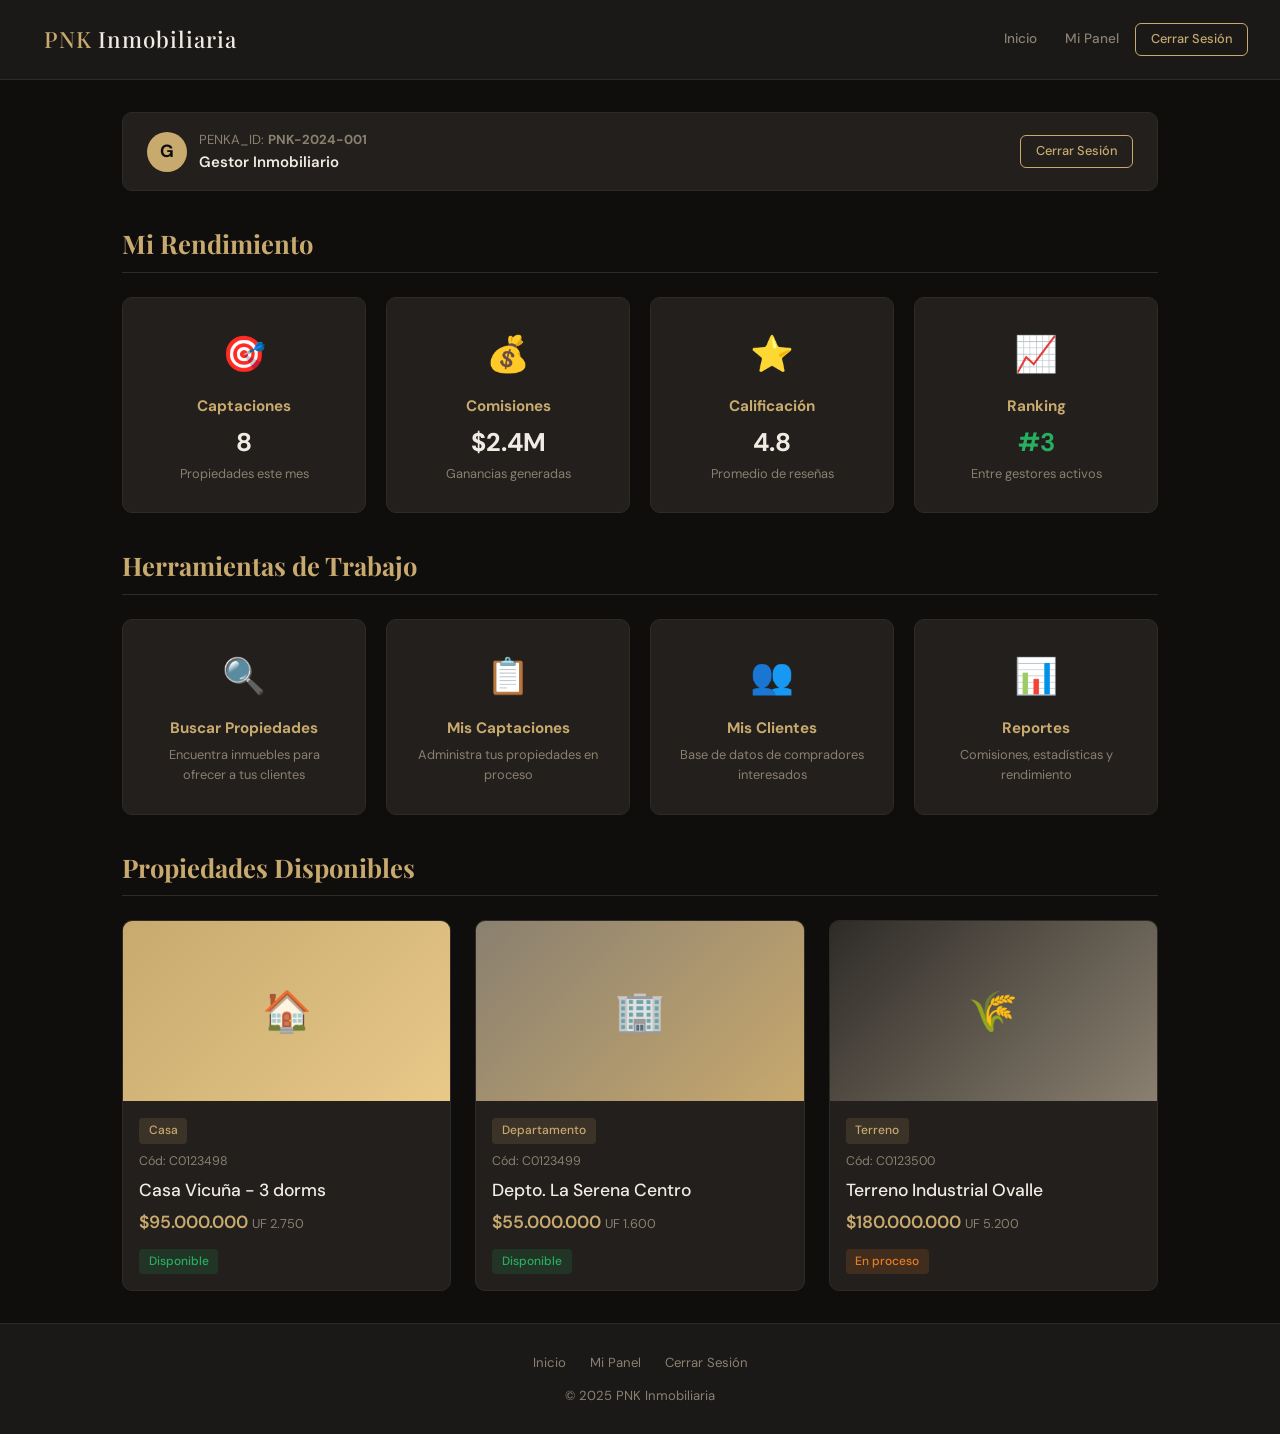
==== dashboard-gestor.html @ efce1390 "update comentarios registros adm gestor propietario" ====
<!DOCTYPE html>
<html lang="es">
<head>
  <meta charset="UTF-8">
  <meta name="viewport" content="width=device-width, initial-scale=1.0">
  <meta name="description" content="Dashboard Gestor - PNK Inmobiliaria">
  <title>Dashboard Gestor — PNK Inmobiliaria</title>
  <link rel="stylesheet" href="styles.css">
</head>
<body>

<!-- Barra de navegación para gestores -->
<nav role="navigation" aria-label="Navegación principal">
  <a href="index.html" class="logo">PNK <span>Inmobiliaria</span></a>
  <div class="nav-links">
    <a href="index.html">Inicio</a>
    <a href="dashboard-gestor.html">Mi Panel</a>
    <a href="login.html" class="btn btn-outline btn-sm">Cerrar Sesión</a>
  </div>
</nav>

<main id="main-content">
  <div class="dash-wrap">

    <!-- Header con info del gestor -->
    <header class="dash-header" role="banner" aria-label="Información del gestor">
      <div class="dash-user">
        <div class="dash-avatar" aria-hidden="true">G</div>
        <div>
          <p style="font-size:.82rem;color:var(--muted)">PENKA_ID: <strong>PNK-2024-001</strong></p>
          <p style="font-weight:600">Gestor Inmobiliario</p>
        </div>
      </div>
      <a href="login.html" class="btn btn-outline btn-sm" aria-label="Cerrar sesión y salir">Cerrar Sesión</a>
    </header>

    <!-- Estadísticas del gestor -->
    <section aria-labelledby="stats-title">
      <h2 id="stats-title" class="section-title">Mi Rendimiento</h2>
      <div class="dash-cards">
        <div class="dash-card" style="cursor:default">
          <div class="icon" aria-hidden="true">🎯</div>
          <h3>Captaciones</h3>
          <p style="font-size:1.6rem;color:var(--text);font-weight:700">8</p>
          <p>Propiedades este mes</p>
        </div>
        <div class="dash-card" style="cursor:default">
          <div class="icon" aria-hidden="true">💰</div>
          <h3>Comisiones</h3>
          <p style="font-size:1.6rem;color:var(--text);font-weight:700">$2.4M</p>
          <p>Ganancias generadas</p>
        </div>
        <div class="dash-card" style="cursor:default">
          <div class="icon" aria-hidden="true">⭐</div>
          <h3>Calificación</h3>
          <p style="font-size:1.6rem;color:var(--text);font-weight:700">4.8</p>
          <p>Promedio de reseñas</p>
        </div>
        <div class="dash-card" style="cursor:default">
          <div class="icon" aria-hidden="true">📈</div>
          <h3>Ranking</h3>
          <p style="font-size:1.6rem;color:#27ae60;font-weight:700">#3</p>
          <p>Entre gestores activos</p>
        </div>
      </div>
    </section>

    <!-- Acciones principales del gestor -->
    <section aria-labelledby="acciones-title">
      <h2 id="acciones-title" class="section-title">Herramientas de Trabajo</h2>
      <div class="dash-cards">
        <a href="buscar-propiedades.html" class="dash-card" aria-label="Buscar propiedades disponibles">
          <div class="icon" aria-hidden="true">🔍</div>
          <h3>Buscar Propiedades</h3>
          <p>Encuentra inmuebles para ofrecer a tus clientes</p>
        </a>
        <a href="mis-captaciones.html" class="dash-card" aria-label="Ver mis captaciones">
          <div class="icon" aria-hidden="true">📋</div>
          <h3>Mis Captaciones</h3>
          <p>Administra tus propiedades en proceso</p>
        </a>
        <a href="clientes-gestor.html" class="dash-card" aria-label="Gestionar mis clientes">
          <div class="icon" aria-hidden="true">👥</div>
          <h3>Mis Clientes</h3>
          <p>Base de datos de compradores interesados</p>
        </a>
        <a href="reportes-gestor.html" class="dash-card" aria-label="Ver mis reportes de comisiones">
          <div class="icon" aria-hidden="true">📊</div>
          <h3>Reportes</h3>
          <p>Comisiones, estadísticas y rendimiento</p>
        </a>
      </div>
    </section>

    <!-- Propiedades destacadas disponibles -->
    <section aria-labelledby="disponibles-title">
      <h2 id="disponibles-title" class="section-title">Propiedades Disponibles</h2>
      <div class="grid-3">
        <!-- Propiedad disponible 1 -->
        <div class="prop-card">
          <div class="prop-img-placeholder" style="background: linear-gradient(135deg, #c8a96e, #e8c98a);">
            🏠
          </div>
          <div class="prop-body">
            <div class="prop-badge">Casa</div>
            <p class="prop-code">Cód: C0123498</p>
            <h3 class="prop-title">Casa Vicuña - 3 dorms</h3>
            <p class="prop-price">$95.000.000 <small>UF 2.750</small></p>
            <div style="margin-top:0.5rem">
              <span class="badge badge-active">Disponible</span>
            </div>
          </div>
        </div>

        <!-- Propiedad disponible 2 -->
        <div class="prop-card">
          <div class="prop-img-placeholder" style="background: linear-gradient(135deg, #8a8070, #c8a96e);">
            🏢
          </div>
          <div class="prop-body">
            <div class="prop-badge">Departamento</div>
            <p class="prop-code">Cód: C0123499</p>
            <h3 class="prop-title">Depto. La Serena Centro</h3>
            <p class="prop-price">$55.000.000 <small>UF 1.600</small></p>
            <div style="margin-top:0.5rem">
              <span class="badge badge-active">Disponible</span>
            </div>
          </div>
        </div>

        <!-- Propiedad disponible 3 -->
        <div class="prop-card">
          <div class="prop-img-placeholder" style="background: linear-gradient(135deg, #2e2b27, #8a8070);">
            🌾
          </div>
          <div class="prop-body">
            <div class="prop-badge">Terreno</div>
            <p class="prop-code">Cód: C0123500</p>
            <h3 class="prop-title">Terreno Industrial Ovalle</h3>
            <p class="prop-price">$180.000.000 <small>UF 5.200</small></p>
            <div style="margin-top:0.5rem">
              <span class="badge badge-pending">En proceso</span>
            </div>
          </div>
        </div>
      </div>
    </section>

  </div>
</main>

<footer role="contentinfo">
  <div class="foot-links">
    <a href="index.html">Inicio</a>
    <a href="dashboard-gestor.html">Mi Panel</a>
    <a href="login.html">Cerrar Sesión</a>
  </div>
  <p>© 2025 PNK Inmobiliaria</p>
</footer>

</body>
</html>
---- styles.css ----
@import url('https://fonts.googleapis.com/css2?family=Playfair+Display:wght@700&family=DM+Sans:wght@300;400;500&display=swap');

:root {
  --bg: #0f0e0d;
  --surface: #1a1917;
  --card: #221f1c;
  --accent: #c8a96e;
  --accent2: #e8c98a;
  --text: #f0ece4;
  --muted: #8a8070;
  --danger: #c0392b;
  --success: #27ae60;
  --border: #2e2b27;
  --radius: 10px;
}

*, *::before, *::after { box-sizing: border-box; margin: 0; padding: 0; }

body {
  font-family: 'DM Sans', sans-serif;
  background: var(--bg);
  color: var(--text);
  font-size: 15px;
  line-height: 1.6;
  min-height: 100vh;
}

/* ===========================================
   PNK INMOBILIARIA - HOJA DE ESTILOS OPTIMIZADA
   ===========================================

   Tema: Diseño elegante con paleta oscura
   Tipografía: Playfair Display (títulos) + DM Sans (cuerpo)
   Colores: Gradientes dorados sobre fondo oscuro
   =========================================== */

/* ========== IMPORTACIONES Y VARIABLES ========== */

/* Importar fuentes de Google Fonts */
@import url('https://fonts.googleapis.com/css2?family=Playfair+Display:wght@700&family=DM+Sans:wght@300;400;500&display=swap');

/* Variables CSS para colores y medidas consistentes */
:root {
  /* Colores principales */
  --bg: #0f0e0d;           /* Fondo principal oscuro */
  --surface: #1a1917;      /* Superficies elevadas */
  --card: #221f1c;         /* Tarjetas y contenedores */
  --accent: #c8a96e;       /* Dorado principal (enlaces, botones) */
  --accent2: #e8c98a;      /* Dorado claro (hover, destacados) */

  /* Colores de texto */
  --text: #f0ece4;         /* Texto principal */
  --muted: #8a8070;        /* Texto secundario */

  /* Colores semánticos */
  --danger: #c0392b;       /* Rojo para errores/borrar */
  --success: #27ae60;      /* Verde para éxito/aprobado */

  /* Bordes y radios */
  --border: #2e2b27;       /* Bordes sutiles */
  --radius: 10px;          /* Radio de esquinas */
}

/* ========== RESET Y BASE ========== */

/* Reset universal para consistencia */
*, *::before, *::after {
  box-sizing: border-box;  /* Incluye padding/border en ancho */
  margin: 0;
  padding: 0;
}

/* Estilos base del documento */
body {
  font-family: 'DM Sans', sans-serif;  /* Fuente sans-serif moderna */
  background: var(--bg);               /* Fondo oscuro principal */
  color: var(--text);                  /* Texto claro por defecto */
  font-size: 15px;                     /* Tamaño base legible */
  line-height: 1.6;                    /* Espaciado de línea cómodo */
  min-height: 100vh;                   /* Altura mínima de viewport */
}

/* ========== UTILIDADES GENERALES ========== */

/* Clases de utilidad para márgenes */
.mt-1 { margin-top: 0.5rem; }
.mt-2 { margin-top: 1rem; }
.mt-3 { margin-top: 1.5rem; }

/* Clases de utilidad para texto */
.text-muted { color: var(--muted); }
.text-accent { color: var(--accent); }
.text-center { text-align: center; }

/* Clase de utilidad para ancho completo */
.w-100 { width: 100%; }

/* ========== NAVEGACIÓN ========== */

/* Barra de navegación principal */
nav {
  display: flex;
  align-items: center;
  justify-content: space-between;
  padding: 1rem 2rem;
  background: var(--surface);
  border-bottom: 1px solid var(--border);
  position: sticky;        /* Se mantiene visible al hacer scroll */
  top: 0;
  z-index: 100;           /* Siempre encima de otros elementos */
  flex-wrap: wrap;        /* Se adapta en móviles */
  gap: 0.5rem;
}

/* Logo de la marca */
.logo {
  font-family: 'Playfair Display', serif;  /* Fuente serif elegante */
  font-size: 1.4rem;
  color: var(--accent);
  text-decoration: none;
  letter-spacing: 1px;    /* Espaciado sutil entre letras */
}

.logo span {
  color: var(--text);      /* Parte "Inmobiliaria" en blanco */
}

/* Enlaces de navegación */
nav a {
  color: var(--muted);
  text-decoration: none;
  font-size: 0.85rem;
  font-weight: 500;
  padding: 0.35rem 0.75rem;
  border-radius: 6px;
  transition: all 0.2s;    /* Transición suave */
}

nav a:hover,
nav a.active {
  color: var(--accent);
  background: rgba(200, 169, 110, 0.1);  /* Fondo sutil dorado */
}

/* Contenedor de enlaces de navegación */
.nav-links {
  display: flex;
  gap: 0.25rem;
  flex-wrap: wrap;
}

/* ========== HERO / CABECERA ========== */

/* Sección hero principal */
.hero {
  background: linear-gradient(135deg, #1a1610 0%, #0f0e0d 60%);
  border-bottom: 1px solid var(--border);
  padding: 3.5rem 2rem;
  text-align: center;
  position: relative;
  overflow: hidden;
}

/* Elemento decorativo de fondo */
.hero::before {
  content: '';
  position: absolute;
  top: -80px;
  right: -80px;
  width: 350px;
  height: 350px;
  background: radial-gradient(circle, rgba(200, 169, 110, 0.15), transparent 70%);
  pointer-events: none;    /* No interfiere con clics */
}

/* Título principal del hero */
.hero h1 {
  font-family: 'Playfair Display', serif;
  font-size: clamp(2rem, 5vw, 3.2rem);  /* Responsive fluido */
  color: var(--accent);
  margin-bottom: 0.5rem;
}

/* Subtítulo del hero */
.hero p {
  color: var(--muted);
  max-width: 500px;
  margin: 0 auto 1.5rem;
}

/* ========== BUSCADOR ========== */

/* Contenedor del formulario de búsqueda */
.buscador {
  background: var(--card);
  border: 1px solid var(--border);
  border-radius: var(--radius);
  padding: 1.25rem;
  display: flex;
  gap: 0.75rem;
  flex-wrap: wrap;
  justify-content: center;
  max-width: 700px;
  margin: 0 auto;
}

/* Campos del buscador */
.buscador select,
.buscador input {
  flex: 1;
  min-width: 140px;
  background: var(--surface);
  border: 1px solid var(--border);
  color: var(--text);
  padding: 0.6rem 0.9rem;
  border-radius: 6px;
  font-family: inherit;
  font-size: 0.9rem;
}

/* Estado focus de campos */
.buscador select:focus,
.buscador input:focus {
  outline: none;
  border-color: var(--accent);
}

/* ========== BOTONES ========== */

/* Clase base para botones */
.btn {
  display: inline-block;
  padding: 0.6rem 1.4rem;
  border-radius: 6px;
  border: none;
  cursor: pointer;
  font-family: inherit;
  font-size: 0.9rem;
  font-weight: 500;
  text-decoration: none;
  transition: all 0.2s;
}

/* Botón primario (dorado) */
.btn-primary {
  background: var(--accent);
  color: #0f0e0d;          /* Texto oscuro sobre fondo dorado */
}

.btn-primary:hover {
  background: var(--accent2);
  transform: translateY(-1px);  /* Efecto de elevación */
}

/* Botón outline (borde dorado) */
.btn-outline {
  background: transparent;
  border: 1px solid var(--accent);
  color: var(--accent);
}

.btn-outline:hover {
  background: rgba(200, 169, 110, 0.1);
}

/* Botones semánticos */
.btn-danger {
  background: var(--danger);
  color: #fff;
}

.btn-success {
  background: var(--success);
  color: #fff;
}

/* Botón pequeño */
.btn-sm {
  padding: 0.35rem 0.9rem;
  font-size: 0.8rem;
}

/* ========== SECCIONES Y GRID ========== */

/* Sección genérica */
.section {
  padding: 2.5rem 2rem;
  max-width: 1200px;
  margin: 0 auto;
}

/* Título de sección */
.section-title {
  font-family: 'Playfair Display', serif;
  font-size: 1.6rem;
  color: var(--accent);
  margin-bottom: 1.5rem;
  padding-bottom: 0.5rem;
  border-bottom: 1px solid var(--border);
}

/* Grid de 3 columnas responsive */
.grid-3 {
  display: grid;
  grid-template-columns: repeat(auto-fill, minmax(280px, 1fr));
  gap: 1.5rem;
}

/* ========== TARJETAS DE PROPIEDADES ========== */

/* Tarjeta de propiedad */
.prop-card {
  background: var(--card);
  border: 1px solid var(--border);
  border-radius: var(--radius);
  overflow: hidden;
  transition: transform 0.2s, box-shadow 0.2s;
}

.prop-card:hover {
  transform: translateY(-4px);    /* Elevación al hover */
  box-shadow: 0 8px 30px rgba(0, 0, 0, 0.4);
}

/* Imagen de propiedad */
.prop-card img {
  width: 100%;
  height: 180px;
  object-fit: cover;
  background: var(--border);
  display: block;
}

/* Placeholder de imagen */
.prop-img-placeholder {
  width: 100%;
  height: 180px;
  background: linear-gradient(135deg, #221f1c, #2e2b27);
  display: flex;
  align-items: center;
  justify-content: center;
  color: var(--muted);
  font-size: 2.5rem;
}

/* Cuerpo de la tarjeta */
.prop-body {
  padding: 1rem;
}

/* Badge de tipo de propiedad */
.prop-badge {
  display: inline-block;
  background: rgba(200, 169, 110, 0.15);
  color: var(--accent);
  font-size: 0.75rem;
  padding: 0.2rem 0.6rem;
  border-radius: 4px;
  margin-bottom: 0.5rem;
  font-weight: 500;
}

/* Elementos de texto en tarjeta */
.prop-code {
  color: var(--muted);
  font-size: 0.78rem;
  margin-bottom: 0.25rem;
}

.prop-title {
  font-weight: 500;
  margin-bottom: 0.25rem;
}

.prop-price {
  color: var(--accent);
  font-size: 1.1rem;
  font-weight: 600;
  margin-bottom: 0.75rem;
}

.prop-price small {
  color: var(--muted);
  font-size: 0.8rem;
  font-weight: 400;
}

/* ========== MODALES ========== */

/* Overlay del modal */
.modal-overlay {
  display: none;
  position: fixed;
  inset: 0;                /* Cubre toda la pantalla */
  background: rgba(0, 0, 0, 0.75);
  z-index: 200;
  align-items: center;
  justify-content: center;
  padding: 1rem;
}

.modal-overlay.open {
  display: flex;
}

/* Contenido del modal */
.modal {
  background: var(--card);
  border: 1px solid var(--border);
  border-radius: var(--radius);
  padding: 2rem;
  max-width: 700px;
  width: 100%;
  max-height: 90vh;
  overflow-y: auto;
  position: relative;
}

/* Botón cerrar modal */
.modal-close {
  position: absolute;
  top: 1rem;
  right: 1rem;
  background: none;
  border: none;
  color: var(--muted);
  font-size: 1.4rem;
  cursor: pointer;
}

.modal-close:hover {
  color: var(--text);
}

/* Grid de detalles de propiedad */
.prop-details-grid {
  display: grid;
  grid-template-columns: 1fr 1fr;
  gap: 0.5rem 1.5rem;
  margin: 1rem 0;
}

.prop-details-grid span {
  color: var(--muted);
  font-size: 0.85rem;
}

.prop-details-grid strong {
  color: var(--text);
}

/* Lista de amenidades */
.amenidades {
  display: flex;
  flex-wrap: wrap;
  gap: 0.5rem;
  margin: 0.75rem 0;
}

.amenidad {
  background: rgba(39, 174, 96, 0.1);
  color: var(--success);
  border: 1px solid rgba(39, 174, 96, 0.3);
  border-radius: 4px;
  padding: 0.2rem 0.6rem;
  font-size: 0.78rem;
}

/* Compartir en redes sociales */
.social-share {
  display: flex;
  gap: 0.5rem;
  margin-top: 1rem;
  flex-wrap: wrap;
}

/* ========== FORMULARIOS ========== */

/* Página de formulario */
.form-page {
  min-height: 100vh;
  display: flex;
  align-items: center;
  justify-content: center;
  padding: 2rem;
  background: var(--bg);
}

/* Caja del formulario */
.form-box {
  background: var(--card);
  border: 1px solid var(--border);
  border-radius: var(--radius);
  padding: 2.5rem;
  width: 100%;
  max-width: 520px;
}

/* Título del formulario */
.form-box h2 {
  font-family: 'Playfair Display', serif;
  font-size: 1.6rem;
  color: var(--accent);
  margin-bottom: 0.25rem;
}

/* Subtítulo del formulario */
.form-box p.subtitle {
  color: var(--muted);
  font-size: 0.85rem;
  margin-bottom: 1.75rem;
}

/* Grupo de formulario */
.form-group {
  margin-bottom: 1.1rem;
}

/* Etiquetas */
label {
  display: block;
  font-size: 0.82rem;
  color: var(--muted);
  margin-bottom: 0.35rem;
  font-weight: 500;
}

/* Campos de formulario */
input,
select,
textarea {
  width: 100%;
  background: var(--surface);
  border: 1px solid var(--border);
  color: var(--text);
  padding: 0.65rem 0.9rem;
  border-radius: 6px;
  font-family: inherit;
  font-size: 0.9rem;
  transition: border-color 0.2s;
}

/* Estado focus */
input:focus,
select:focus,
textarea:focus {
  outline: none;
  border-color: var(--accent);
}

/* Textarea específico */
textarea {
  resize: vertical;
  min-height: 80px;
}

/* Fila de formulario (2 columnas) */
.form-row {
  display: grid;
  grid-template-columns: 1fr 1fr;
  gap: 1rem;
}

/* Checkbox */
.form-check {
  display: flex;
  align-items: center;
  gap: 0.5rem;
}

.form-check input {
  width: auto;
}

/* Grid de 3 columnas para checkboxes */
.form-grid-3 {
  display: grid;
  grid-template-columns: repeat(3, 1fr);
  gap: 0.75rem;
  margin: 0.5rem 0;
}

/* Footer del formulario */
.form-footer {
  display: flex;
  justify-content: space-between;
  align-items: center;
  margin-top: 1.5rem;
  flex-wrap: wrap;
  gap: 0.5rem;
}

.form-footer a {
  color: var(--accent);
  font-size: 0.85rem;
  text-decoration: none;
}

.form-footer a:hover {
  text-decoration: underline;
}

/* ========== DASHBOARD ========== */

/* Contenedor del dashboard */
.dash-wrap {
  max-width: 1100px;
  margin: 0 auto;
  padding: 2rem;
}

/* Header del dashboard */
.dash-header {
  display: flex;
  justify-content: space-between;
  align-items: center;
  padding: 1rem 1.5rem;
  background: var(--card);
  border: 1px solid var(--border);
  border-radius: var(--radius);
  margin-bottom: 2rem;
  flex-wrap: wrap;
  gap: 0.75rem;
}

/* Información del usuario */
.dash-user {
  display: flex;
  align-items: center;
  gap: 0.75rem;
}

/* Avatar del usuario */
.dash-avatar {
  width: 40px;
  height: 40px;
  background: var(--accent);
  border-radius: 50%;
  display: flex;
  align-items: center;
  justify-content: center;
  color: #0f0e0d;
  font-weight: 700;
  font-size: 1.1rem;
}

/* Grid de tarjetas del dashboard */
.dash-cards {
  display: grid;
  grid-template-columns: repeat(auto-fill, minmax(200px, 1fr));
  gap: 1.25rem;
  margin-bottom: 2rem;
}

/* Tarjeta del dashboard */
.dash-card {
  background: var(--card);
  border: 1px solid var(--border);
  border-radius: var(--radius);
  padding: 1.75rem 1.5rem;
  text-align: center;
  text-decoration: none;
  color: var(--text);
  transition: all 0.2s;
  display: block;
}

.dash-card:hover {
  border-color: var(--accent);
  transform: translateY(-3px);
}

.dash-card .icon {
  font-size: 2.2rem;
  margin-bottom: 0.75rem;
}

.dash-card h3 {
  font-size: 0.95rem;
  color: var(--accent);
  margin-bottom: 0.25rem;
}

.dash-card p {
  font-size: 0.8rem;
  color: var(--muted);
}

/* ========== TABLAS CRUD ========== */

/* Contenedor de CRUD */
.crud-wrap {
  max-width: 1100px;
  margin: 0 auto;
  padding: 2rem;
}

/* Header de CRUD */
.crud-header {
  display: flex;
  justify-content: space-between;
  align-items: center;
  margin-bottom: 1.5rem;
  flex-wrap: wrap;
  gap: 1rem;
}

.crud-header h2 {
  font-family: 'Playfair Display', serif;
  font-size: 1.5rem;
  color: var(--accent);
}

/* Barra de búsqueda */
.search-bar {
  display: flex;
  gap: 0.5rem;
  align-items: center;
  flex-wrap: wrap;
}

.search-bar input {
  width: 220px;
}

/* Tabla */
table {
  width: 100%;
  border-collapse: collapse;
  background: var(--card);
  border-radius: var(--radius);
  overflow: hidden;
  border: 1px solid var(--border);
}

/* Header de tabla */
thead {
  background: var(--surface);
}

/* Celdas de tabla */
th {
  padding: 0.85rem 1rem;
  text-align: left;
  font-size: 0.8rem;
  color: var(--muted);
  font-weight: 500;
  border-bottom: 1px solid var(--border);
}

td {
  padding: 0.8rem 1rem;
  font-size: 0.88rem;
  border-bottom: 1px solid var(--border);
  vertical-align: middle;
}

/* Última fila sin borde inferior */
tr:last-child td {
  border-bottom: none;
}

/* Hover de filas */
tr:hover td {
  background: rgba(200, 169, 110, 0.04);
}

/* Badges de estado */
.badge {
  display: inline-block;
  padding: 0.2rem 0.6rem;
  border-radius: 4px;
  font-size: 0.75rem;
  font-weight: 500;
}

.badge-pending {
  background: rgba(230, 126, 34, 0.15);
  color: #e67e22;
}

.badge-active {
  background: rgba(39, 174, 96, 0.15);
  color: var(--success);
}

.badge-inactive {
  background: rgba(192, 57, 43, 0.15);
  color: var(--danger);
}

/* Acciones de tabla */
.actions {
  display: flex;
  gap: 0.35rem;
}

/* ========== ALERTAS ========== */

/* Alerta genérica */
.alert {
  padding: 0.75rem 1rem;
  border-radius: 6px;
  font-size: 0.88rem;
  margin-bottom: 1rem;
}

/* Alerta informativa */
.alert-info {
  background: rgba(200, 169, 110, 0.1);
  border: 1px solid rgba(200, 169, 110, 0.3);
  color: var(--accent2);
}

/* ========== LOGIN ESPECÍFICO ========== */

/* Enlaces de login */
.login-links {
  text-align: center;
  margin-top: 1rem;
  font-size: 0.85rem;
  color: var(--muted);
}

.login-links a {
  color: var(--accent);
  text-decoration: none;
}

.login-links a:hover {
  text-decoration: underline;
}

/* Separador */
.divider {
  display: flex;
  align-items: center;
  gap: 1rem;
  margin: 1.25rem 0;
  color: var(--muted);
  font-size: 0.82rem;
}

.divider::before,
.divider::after {
  content: '';
  flex: 1;
  height: 1px;
  background: var(--border);
}

/* ========== FOOTER ========== */

/* Footer principal */
footer {
  background: var(--surface);
  border-top: 1px solid var(--border);
  padding: 1.75rem 2rem;
  text-align: center;
  color: var(--muted);
  font-size: 0.82rem;
  margin-top: auto;
}

/* Enlaces del footer */
footer .foot-links {
  display: flex;
  justify-content: center;
  gap: 1.5rem;
  margin-bottom: 0.75rem;
  flex-wrap: wrap;
}

footer .foot-links a {
  color: var(--muted);
  text-decoration: none;
  transition: color 0.2s;
}

footer .foot-links a:hover {
  color: var(--accent);
}

/* Iconos sociales */
.social-icons {
  display: flex;
  justify-content: center;
  gap: 0.75rem;
  margin-bottom: 0.75rem;
}

.social-icons a {
  color: var(--muted);
  font-size: 1.2rem;
  width: 36px;
  height: 36px;
  border: 1px solid var(--border);
  border-radius: 50%;
  display: flex;
  align-items: center;
  justify-content: center;
  text-decoration: none;
  transition: all 0.2s;
}

.social-icons a:hover {
  color: var(--accent);
  border-color: var(--accent);
}

/* ========== RESPONSIVE ========== */

/* Media queries para dispositivos móviles */
@media (max-width: 600px) {
  /* Formularios en una columna */
  .form-row,
  .form-grid-3 {
    grid-template-columns: 1fr;
  }

  /* Detalles de propiedad en una columna */
  .prop-details-grid {
    grid-template-columns: 1fr;
  }

  /* Navegación más compacta */
  nav {
    padding: 0.75rem 1rem;
  }

  /* Secciones con menos padding */
  .section {
    padding: 1.5rem 1rem;
  }
}
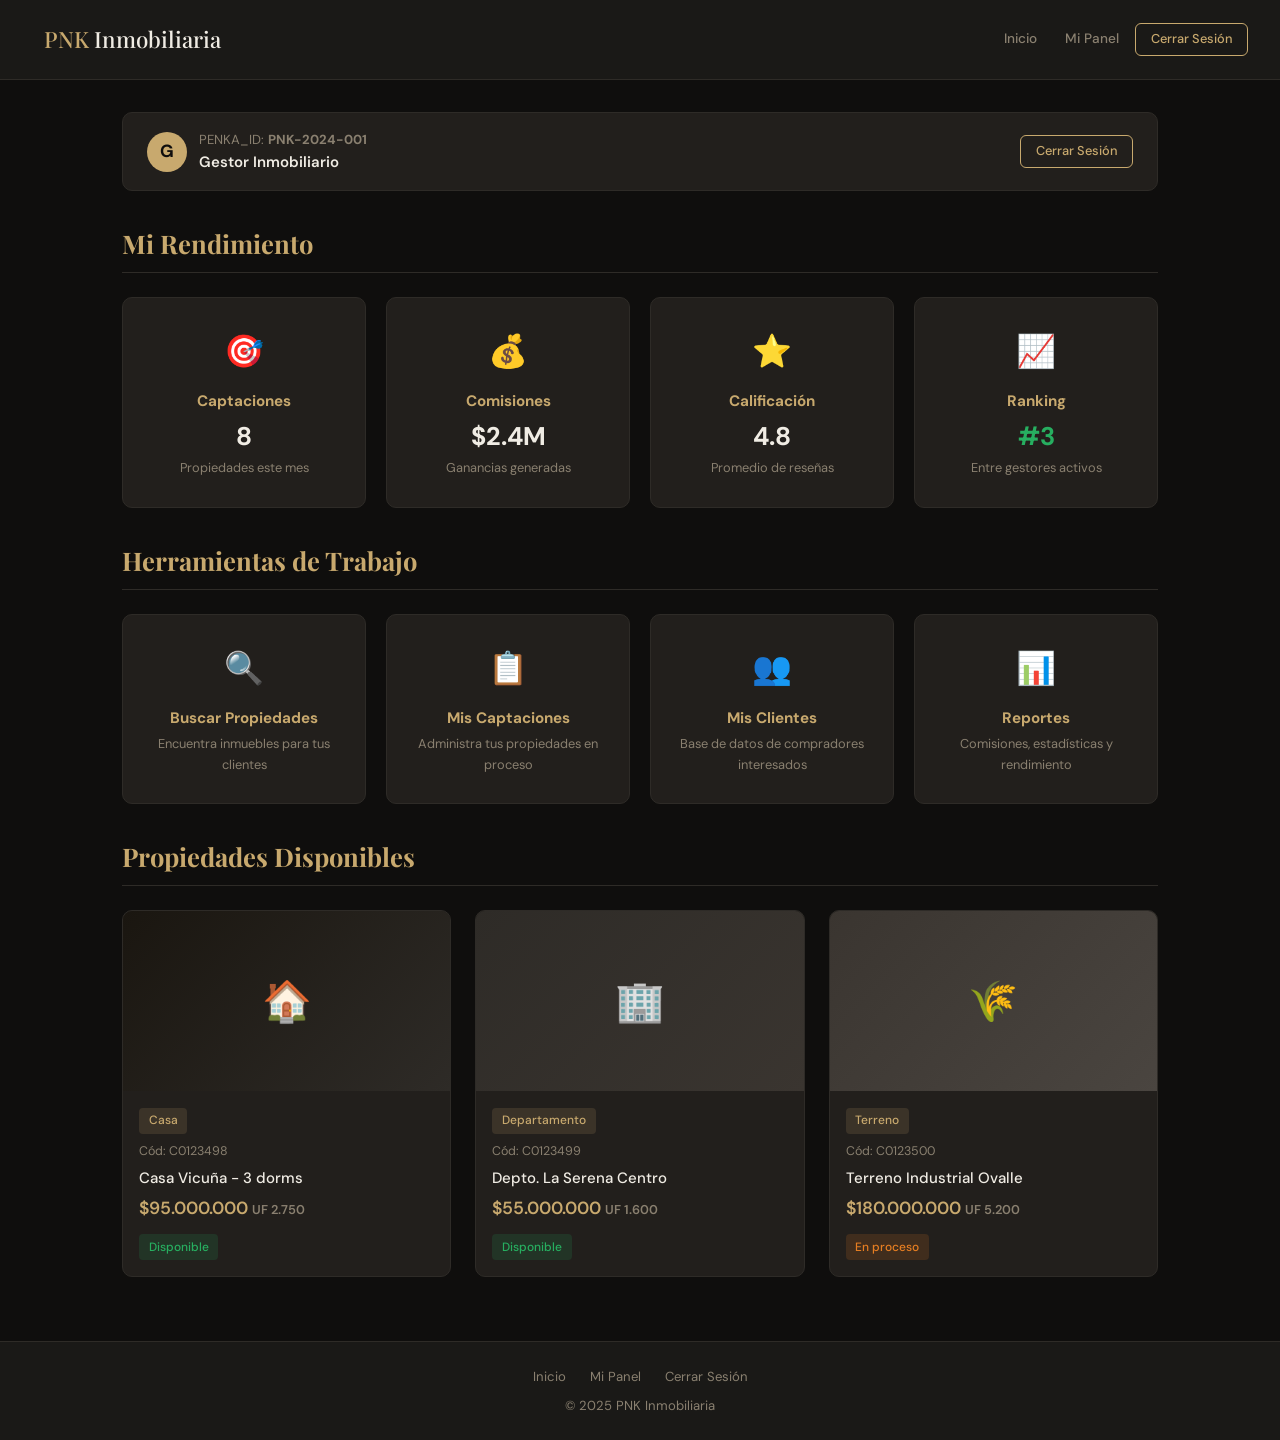
==== commit 3195be21: "rework" ====
--- a/dashboard-gestor.html
+++ b/dashboard-gestor.html
@@ -3,14 +3,12 @@
 <head>
   <meta charset="UTF-8">
   <meta name="viewport" content="width=device-width, initial-scale=1.0">
-  <meta name="description" content="Dashboard Gestor - PNK Inmobiliaria">
   <title>Dashboard Gestor — PNK Inmobiliaria</title>
   <link rel="stylesheet" href="styles.css">
 </head>
 <body>
 
-<!-- Barra de navegación para gestores -->
-<nav role="navigation" aria-label="Navegación principal">
+<nav>
   <a href="index.html" class="logo">PNK <span>Inmobiliaria</span></a>
   <div class="nav-links">
     <a href="index.html">Inicio</a>
@@ -19,137 +17,110 @@
   </div>
 </nav>
 
-<main id="main-content">
+<main>
   <div class="dash-wrap">
 
-    <!-- Header con info del gestor -->
-    <header class="dash-header" role="banner" aria-label="Información del gestor">
+    <div class="dash-header">
       <div class="dash-user">
-        <div class="dash-avatar" aria-hidden="true">G</div>
+        <div class="dash-avatar">G</div>
         <div>
           <p style="font-size:.82rem;color:var(--muted)">PENKA_ID: <strong>PNK-2024-001</strong></p>
           <p style="font-weight:600">Gestor Inmobiliario</p>
         </div>
       </div>
-      <a href="login.html" class="btn btn-outline btn-sm" aria-label="Cerrar sesión y salir">Cerrar Sesión</a>
-    </header>
+      <a href="login.html" class="btn btn-outline btn-sm">Cerrar Sesión</a>
+    </div>
 
-    <!-- Estadísticas del gestor -->
-    <section aria-labelledby="stats-title">
-      <h2 id="stats-title" class="section-title">Mi Rendimiento</h2>
-      <div class="dash-cards">
-        <div class="dash-card" style="cursor:default">
-          <div class="icon" aria-hidden="true">🎯</div>
-          <h3>Captaciones</h3>
-          <p style="font-size:1.6rem;color:var(--text);font-weight:700">8</p>
-          <p>Propiedades este mes</p>
-        </div>
-        <div class="dash-card" style="cursor:default">
-          <div class="icon" aria-hidden="true">💰</div>
-          <h3>Comisiones</h3>
-          <p style="font-size:1.6rem;color:var(--text);font-weight:700">$2.4M</p>
-          <p>Ganancias generadas</p>
-        </div>
-        <div class="dash-card" style="cursor:default">
-          <div class="icon" aria-hidden="true">⭐</div>
-          <h3>Calificación</h3>
-          <p style="font-size:1.6rem;color:var(--text);font-weight:700">4.8</p>
-          <p>Promedio de reseñas</p>
-        </div>
-        <div class="dash-card" style="cursor:default">
-          <div class="icon" aria-hidden="true">📈</div>
-          <h3>Ranking</h3>
-          <p style="font-size:1.6rem;color:#27ae60;font-weight:700">#3</p>
-          <p>Entre gestores activos</p>
+    <h2 class="section-title">Mi Rendimiento</h2>
+    <div class="dash-cards">
+      <div class="dash-card" style="cursor:default">
+        <div class="icon">🎯</div>
+        <h3>Captaciones</h3>
+        <p style="font-size:1.6rem;color:var(--text);font-weight:700">8</p>
+        <p>Propiedades este mes</p>
+      </div>
+      <div class="dash-card" style="cursor:default">
+        <div class="icon">💰</div>
+        <h3>Comisiones</h3>
+        <p style="font-size:1.6rem;color:var(--text);font-weight:700">$2.4M</p>
+        <p>Ganancias generadas</p>
+      </div>
+      <div class="dash-card" style="cursor:default">
+        <div class="icon">⭐</div>
+        <h3>Calificación</h3>
+        <p style="font-size:1.6rem;color:var(--text);font-weight:700">4.8</p>
+        <p>Promedio de reseñas</p>
+      </div>
+      <div class="dash-card" style="cursor:default">
+        <div class="icon">📈</div>
+        <h3>Ranking</h3>
+        <p style="font-size:1.6rem;color:var(--success);font-weight:700">#3</p>
+        <p>Entre gestores activos</p>
+      </div>
+    </div>
+
+    <h2 class="section-title">Herramientas de Trabajo</h2>
+    <div class="dash-cards">
+      <a href="#" class="dash-card">
+        <div class="icon">🔍</div>
+        <h3>Buscar Propiedades</h3>
+        <p>Encuentra inmuebles para tus clientes</p>
+      </a>
+      <a href="#" class="dash-card">
+        <div class="icon">📋</div>
+        <h3>Mis Captaciones</h3>
+        <p>Administra tus propiedades en proceso</p>
+      </a>
+      <a href="#" class="dash-card">
+        <div class="icon">👥</div>
+        <h3>Mis Clientes</h3>
+        <p>Base de datos de compradores interesados</p>
+      </a>
+      <a href="#" class="dash-card">
+        <div class="icon">📊</div>
+        <h3>Reportes</h3>
+        <p>Comisiones, estadísticas y rendimiento</p>
+      </a>
+    </div>
+
+    <h2 class="section-title">Propiedades Disponibles</h2>
+    <div class="grid-3">
+      <div class="prop-card">
+        <div class="prop-img" style="background:linear-gradient(135deg,#1a1610,#2e2b27)">🏠</div>
+        <div class="prop-body">
+          <span class="prop-badge">Casa</span>
+          <p class="prop-code">Cód: C0123498</p>
+          <p class="prop-title">Casa Vicuña - 3 dorms</p>
+          <p class="prop-price">$95.000.000 <small>UF 2.750</small></p>
+          <span class="badge badge-active">Disponible</span>
         </div>
       </div>
-    </section>
-
-    <!-- Acciones principales del gestor -->
-    <section aria-labelledby="acciones-title">
-      <h2 id="acciones-title" class="section-title">Herramientas de Trabajo</h2>
-      <div class="dash-cards">
-        <a href="buscar-propiedades.html" class="dash-card" aria-label="Buscar propiedades disponibles">
-          <div class="icon" aria-hidden="true">🔍</div>
-          <h3>Buscar Propiedades</h3>
-          <p>Encuentra inmuebles para ofrecer a tus clientes</p>
-        </a>
-        <a href="mis-captaciones.html" class="dash-card" aria-label="Ver mis captaciones">
-          <div class="icon" aria-hidden="true">📋</div>
-          <h3>Mis Captaciones</h3>
-          <p>Administra tus propiedades en proceso</p>
-        </a>
-        <a href="clientes-gestor.html" class="dash-card" aria-label="Gestionar mis clientes">
-          <div class="icon" aria-hidden="true">👥</div>
-          <h3>Mis Clientes</h3>
-          <p>Base de datos de compradores interesados</p>
-        </a>
-        <a href="reportes-gestor.html" class="dash-card" aria-label="Ver mis reportes de comisiones">
-          <div class="icon" aria-hidden="true">📊</div>
-          <h3>Reportes</h3>
-          <p>Comisiones, estadísticas y rendimiento</p>
-        </a>
-      </div>
-    </section>
-
-    <!-- Propiedades destacadas disponibles -->
-    <section aria-labelledby="disponibles-title">
-      <h2 id="disponibles-title" class="section-title">Propiedades Disponibles</h2>
-      <div class="grid-3">
-        <!-- Propiedad disponible 1 -->
-        <div class="prop-card">
-          <div class="prop-img-placeholder" style="background: linear-gradient(135deg, #c8a96e, #e8c98a);">
-            🏠
-          </div>
-          <div class="prop-body">
-            <div class="prop-badge">Casa</div>
-            <p class="prop-code">Cód: C0123498</p>
-            <h3 class="prop-title">Casa Vicuña - 3 dorms</h3>
-            <p class="prop-price">$95.000.000 <small>UF 2.750</small></p>
-            <div style="margin-top:0.5rem">
-              <span class="badge badge-active">Disponible</span>
-            </div>
-          </div>
-        </div>
-
-        <!-- Propiedad disponible 2 -->
-        <div class="prop-card">
-          <div class="prop-img-placeholder" style="background: linear-gradient(135deg, #8a8070, #c8a96e);">
-            🏢
-          </div>
-          <div class="prop-body">
-            <div class="prop-badge">Departamento</div>
-            <p class="prop-code">Cód: C0123499</p>
-            <h3 class="prop-title">Depto. La Serena Centro</h3>
-            <p class="prop-price">$55.000.000 <small>UF 1.600</small></p>
-            <div style="margin-top:0.5rem">
-              <span class="badge badge-active">Disponible</span>
-            </div>
-          </div>
-        </div>
-
-        <!-- Propiedad disponible 3 -->
-        <div class="prop-card">
-          <div class="prop-img-placeholder" style="background: linear-gradient(135deg, #2e2b27, #8a8070);">
-            🌾
-          </div>
-          <div class="prop-body">
-            <div class="prop-badge">Terreno</div>
-            <p class="prop-code">Cód: C0123500</p>
-            <h3 class="prop-title">Terreno Industrial Ovalle</h3>
-            <p class="prop-price">$180.000.000 <small>UF 5.200</small></p>
-            <div style="margin-top:0.5rem">
-              <span class="badge badge-pending">En proceso</span>
-            </div>
-          </div>
+      <div class="prop-card">
+        <div class="prop-img" style="background:linear-gradient(135deg,#2e2b27,#3a3530)">🏢</div>
+        <div class="prop-body">
+          <span class="prop-badge">Departamento</span>
+          <p class="prop-code">Cód: C0123499</p>
+          <p class="prop-title">Depto. La Serena Centro</p>
+          <p class="prop-price">$55.000.000 <small>UF 1.600</small></p>
+          <span class="badge badge-active">Disponible</span>
         </div>
       </div>
-    </section>
+      <div class="prop-card">
+        <div class="prop-img" style="background:linear-gradient(135deg,#3a3530,#4a4540)">🌾</div>
+        <div class="prop-body">
+          <span class="prop-badge">Terreno</span>
+          <p class="prop-code">Cód: C0123500</p>
+          <p class="prop-title">Terreno Industrial Ovalle</p>
+          <p class="prop-price">$180.000.000 <small>UF 5.200</small></p>
+          <span class="badge badge-pending">En proceso</span>
+        </div>
+      </div>
+    </div>
 
   </div>
 </main>
 
-<footer role="contentinfo">
+<footer>
   <div class="foot-links">
     <a href="index.html">Inicio</a>
     <a href="dashboard-gestor.html">Mi Panel</a>
@@ -157,6 +128,5 @@
   </div>
   <p>© 2025 PNK Inmobiliaria</p>
 </footer>
-
 </body>
-</html>+</html>
--- a/styles.css
+++ b/styles.css
@@ -1,935 +1,138 @@
-@import url('https://fonts.googleapis.com/css2?family=Playfair+Display:wght@700&family=DM+Sans:wght@300;400;500&display=swap');
+@import url('https://fonts.googleapis.com/css2?family=Playfair+Display:wght@700&family=DM+Sans:wght@400;500&display=swap');
 
 :root {
   --bg: #0f0e0d;
   --surface: #1a1917;
   --card: #221f1c;
   --accent: #c8a96e;
-  --accent2: #e8c98a;
   --text: #f0ece4;
   --muted: #8a8070;
   --danger: #c0392b;
   --success: #27ae60;
   --border: #2e2b27;
-  --radius: 10px;
+  --r: 10px;
 }
 
 *, *::before, *::after { box-sizing: border-box; margin: 0; padding: 0; }
 
-body {
-  font-family: 'DM Sans', sans-serif;
-  background: var(--bg);
-  color: var(--text);
-  font-size: 15px;
-  line-height: 1.6;
-  min-height: 100vh;
-}
+body { font-family: 'DM Sans', sans-serif; background: var(--bg); color: var(--text); font-size: 15px; line-height: 1.6; }
 
-/* ===========================================
-   PNK INMOBILIARIA - HOJA DE ESTILOS OPTIMIZADA
-   ===========================================
+/* NAV */
+nav { display: flex; align-items: center; justify-content: space-between; padding: 1rem 2rem; background: var(--surface); border-bottom: 1px solid var(--border); position: sticky; top: 0; z-index: 100; flex-wrap: wrap; gap: .5rem; }
+.logo { font-family: 'Playfair Display', serif; font-size: 1.4rem; color: var(--accent); text-decoration: none; }
+.logo span { color: var(--text); }
+.nav-links { display: flex; gap: .25rem; flex-wrap: wrap; }
+nav a { color: var(--muted); text-decoration: none; font-size: .85rem; font-weight: 500; padding: .35rem .75rem; border-radius: 6px; transition: .2s; }
+nav a:hover { color: var(--accent); background: rgba(200,169,110,.1); }
 
-   Tema: Diseño elegante con paleta oscura
-   Tipografía: Playfair Display (títulos) + DM Sans (cuerpo)
-   Colores: Gradientes dorados sobre fondo oscuro
-   =========================================== */
+/* HERO */
+.hero { background: linear-gradient(135deg, #1a1610, #0f0e0d); border-bottom: 1px solid var(--border); padding: 3rem 2rem; text-align: center; }
+.hero h1 { font-family: 'Playfair Display', serif; font-size: clamp(2rem, 5vw, 3rem); color: var(--accent); margin-bottom: .5rem; }
+.hero p { color: var(--muted); margin-bottom: 1.5rem; }
 
-/* ========== IMPORTACIONES Y VARIABLES ========== */
+/* BUSCADOR */
+.buscador { background: var(--card); border: 1px solid var(--border); border-radius: var(--r); padding: 1rem; display: flex; gap: .75rem; flex-wrap: wrap; justify-content: center; max-width: 680px; margin: 0 auto; }
+.buscador select, .buscador input { flex: 1; min-width: 130px; background: var(--surface); border: 1px solid var(--border); color: var(--text); padding: .6rem .9rem; border-radius: 6px; font-family: inherit; font-size: .9rem; }
+.buscador select:focus, .buscador input:focus { outline: none; border-color: var(--accent); }
 
-/* Importar fuentes de Google Fonts */
-@import url('https://fonts.googleapis.com/css2?family=Playfair+Display:wght@700&family=DM+Sans:wght@300;400;500&display=swap');
-
-/* Variables CSS para colores y medidas consistentes */
-:root {
-  /* Colores principales */
-  --bg: #0f0e0d;           /* Fondo principal oscuro */
-  --surface: #1a1917;      /* Superficies elevadas */
-  --card: #221f1c;         /* Tarjetas y contenedores */
-  --accent: #c8a96e;       /* Dorado principal (enlaces, botones) */
-  --accent2: #e8c98a;      /* Dorado claro (hover, destacados) */
-
-  /* Colores de texto */
-  --text: #f0ece4;         /* Texto principal */
-  --muted: #8a8070;        /* Texto secundario */
-
-  /* Colores semánticos */
-  --danger: #c0392b;       /* Rojo para errores/borrar */
-  --success: #27ae60;      /* Verde para éxito/aprobado */
-
-  /* Bordes y radios */
-  --border: #2e2b27;       /* Bordes sutiles */
-  --radius: 10px;          /* Radio de esquinas */
-}
-
-/* ========== RESET Y BASE ========== */
-
-/* Reset universal para consistencia */
-*, *::before, *::after {
-  box-sizing: border-box;  /* Incluye padding/border en ancho */
-  margin: 0;
-  padding: 0;
-}
-
-/* Estilos base del documento */
-body {
-  font-family: 'DM Sans', sans-serif;  /* Fuente sans-serif moderna */
-  background: var(--bg);               /* Fondo oscuro principal */
-  color: var(--text);                  /* Texto claro por defecto */
-  font-size: 15px;                     /* Tamaño base legible */
-  line-height: 1.6;                    /* Espaciado de línea cómodo */
-  min-height: 100vh;                   /* Altura mínima de viewport */
-}
-
-/* ========== UTILIDADES GENERALES ========== */
-
-/* Clases de utilidad para márgenes */
-.mt-1 { margin-top: 0.5rem; }
-.mt-2 { margin-top: 1rem; }
-.mt-3 { margin-top: 1.5rem; }
-
-/* Clases de utilidad para texto */
-.text-muted { color: var(--muted); }
-.text-accent { color: var(--accent); }
-.text-center { text-align: center; }
-
-/* Clase de utilidad para ancho completo */
+/* BOTONES */
+.btn { display: inline-block; padding: .6rem 1.4rem; border-radius: 6px; border: none; cursor: pointer; font-family: inherit; font-size: .9rem; font-weight: 500; text-decoration: none; transition: .2s; }
+.btn-primary { background: var(--accent); color: #0f0e0d; }
+.btn-primary:hover { background: #e8c98a; transform: translateY(-1px); }
+.btn-outline { background: transparent; border: 1px solid var(--accent); color: var(--accent); }
+.btn-outline:hover { background: rgba(200,169,110,.1); }
+.btn-danger { background: var(--danger); color: #fff; }
+.btn-success { background: var(--success); color: #fff; }
+.btn-sm { padding: .35rem .9rem; font-size: .8rem; }
 .w-100 { width: 100%; }
 
-/* ========== NAVEGACIÓN ========== */
+/* SECCIÓN */
+.section { padding: 2.5rem 2rem; max-width: 1200px; margin: 0 auto; }
+.section-title { font-family: 'Playfair Display', serif; font-size: 1.6rem; color: var(--accent); margin-bottom: 1.5rem; padding-bottom: .5rem; border-bottom: 1px solid var(--border); }
 
-/* Barra de navegación principal */
-nav {
-  display: flex;
-  align-items: center;
-  justify-content: space-between;
-  padding: 1rem 2rem;
-  background: var(--surface);
-  border-bottom: 1px solid var(--border);
-  position: sticky;        /* Se mantiene visible al hacer scroll */
-  top: 0;
-  z-index: 100;           /* Siempre encima de otros elementos */
-  flex-wrap: wrap;        /* Se adapta en móviles */
-  gap: 0.5rem;
+/* GRID + PROP CARDS */
+.grid-3 { display: grid; grid-template-columns: repeat(auto-fill, minmax(280px, 1fr)); gap: 1.5rem; }
+.prop-card { background: var(--card); border: 1px solid var(--border); border-radius: var(--r); overflow: hidden; transition: .2s; }
+.prop-card:hover { transform: translateY(-4px); box-shadow: 0 8px 30px rgba(0,0,0,.4); }
+.prop-img { width: 100%; height: 180px; display: flex; align-items: center; justify-content: center; font-size: 2.5rem; }
+.prop-body { padding: 1rem; }
+.prop-badge { display: inline-block; background: rgba(200,169,110,.15); color: var(--accent); font-size: .75rem; padding: .2rem .6rem; border-radius: 4px; margin-bottom: .5rem; font-weight: 500; }
+.prop-code { color: var(--muted); font-size: .78rem; margin-bottom: .25rem; }
+.prop-title { font-weight: 500; margin-bottom: .25rem; }
+.prop-price { color: var(--accent); font-size: 1.1rem; font-weight: 600; margin-bottom: .75rem; }
+.prop-price small { color: var(--muted); font-size: .8rem; }
+
+/* BADGES */
+.badge { display: inline-block; padding: .2rem .6rem; border-radius: 4px; font-size: .75rem; font-weight: 500; }
+.badge-active  { background: rgba(39,174,96,.15); color: var(--success); }
+.badge-pending { background: rgba(230,126,34,.15); color: #e67e22; }
+.badge-inactive{ background: rgba(192,57,43,.15); color: var(--danger); }
+
+/* MODAL */
+.modal-overlay { display: none; position: fixed; inset: 0; background: rgba(0,0,0,.7); z-index: 200; align-items: center; justify-content: center; padding: 1rem; }
+.modal-overlay.open { display: flex; }
+.modal { background: var(--card); border: 1px solid var(--border); border-radius: var(--r); padding: 2rem; max-width: 540px; width: 100%; position: relative; max-height: 90vh; overflow-y: auto; }
+.modal-close { position: absolute; top: 1rem; right: 1rem; background: none; border: none; color: var(--muted); font-size: 1.2rem; cursor: pointer; }
+.prop-details-grid { display: grid; grid-template-columns: 1fr 1fr; gap: .5rem .75rem; font-size: .88rem; margin: .75rem 0; }
+.prop-details-grid span { color: var(--muted); }
+.amenidades { display: flex; flex-wrap: wrap; gap: .4rem; margin: .5rem 0; }
+.amenidad { background: rgba(200,169,110,.1); color: var(--accent); font-size: .78rem; padding: .2rem .6rem; border-radius: 4px; }
+.social-share { display: flex; gap: .5rem; margin-top: .75rem; flex-wrap: wrap; }
+
+/* FORMULARIOS */
+.form-page { display: flex; justify-content: center; padding: 2rem 1rem; }
+.form-box { background: var(--card); border: 1px solid var(--border); border-radius: var(--r); padding: 2rem; width: 100%; max-width: 480px; }
+.form-box h2 { font-family: 'Playfair Display', serif; color: var(--accent); margin-bottom: .25rem; }
+.subtitle { color: var(--muted); font-size: .88rem; margin-bottom: 1.5rem; }
+.alert-info { background: rgba(200,169,110,.1); border: 1px solid rgba(200,169,110,.3); color: #e8c98a; padding: .75rem 1rem; border-radius: 6px; font-size: .88rem; margin-bottom: 1rem; }
+.form-group { margin-bottom: 1rem; }
+.form-group label { display: block; font-size: .85rem; color: var(--muted); margin-bottom: .4rem; }
+.form-group input, .form-group select, .form-group textarea { width: 100%; background: var(--surface); border: 1px solid var(--border); color: var(--text); padding: .65rem .9rem; border-radius: 6px; font-family: inherit; font-size: .9rem; }
+.form-group input:focus, .form-group select:focus, .form-group textarea:focus { outline: none; border-color: var(--accent); }
+.form-row { display: grid; grid-template-columns: 1fr 1fr; gap: 1rem; }
+.form-check { display: flex; align-items: center; gap: .5rem; }
+.form-check input { width: auto; }
+.form-grid-3 { display: grid; grid-template-columns: repeat(3,1fr); gap: .75rem; margin: .5rem 0; }
+.form-footer { display: flex; justify-content: space-between; margin-top: 1.5rem; flex-wrap: wrap; gap: .5rem; }
+.form-footer a { color: var(--accent); font-size: .85rem; text-decoration: none; }
+.divider { display: flex; align-items: center; gap: 1rem; margin: 1.25rem 0; color: var(--muted); font-size: .82rem; }
+.divider::before, .divider::after { content: ''; flex: 1; height: 1px; background: var(--border); }
+
+/* DASHBOARD */
+.dash-wrap { max-width: 1100px; margin: 0 auto; padding: 2rem; }
+.dash-header { display: flex; justify-content: space-between; align-items: center; padding: 1rem 1.5rem; background: var(--card); border: 1px solid var(--border); border-radius: var(--r); margin-bottom: 2rem; flex-wrap: wrap; gap: .75rem; }
+.dash-user { display: flex; align-items: center; gap: .75rem; }
+.dash-avatar { width: 40px; height: 40px; background: var(--accent); border-radius: 50%; display: flex; align-items: center; justify-content: center; color: #0f0e0d; font-weight: 700; font-size: 1.1rem; }
+.dash-cards { display: grid; grid-template-columns: repeat(auto-fill, minmax(200px, 1fr)); gap: 1.25rem; margin-bottom: 2rem; }
+.dash-card { background: var(--card); border: 1px solid var(--border); border-radius: var(--r); padding: 1.75rem 1.5rem; text-align: center; text-decoration: none; color: var(--text); transition: .2s; display: block; }
+.dash-card:hover { border-color: var(--accent); transform: translateY(-3px); }
+.dash-card .icon { font-size: 2rem; margin-bottom: .75rem; }
+.dash-card h3 { font-size: .95rem; color: var(--accent); margin-bottom: .25rem; }
+.dash-card p { font-size: .8rem; color: var(--muted); }
+
+/* TABLA CRUD */
+.crud-wrap { max-width: 1100px; margin: 0 auto; padding: 2rem; }
+.crud-header { display: flex; justify-content: space-between; align-items: center; margin-bottom: 1.5rem; flex-wrap: wrap; gap: 1rem; }
+.crud-header h2 { font-family: 'Playfair Display', serif; font-size: 1.5rem; color: var(--accent); }
+.search-bar { display: flex; gap: .5rem; align-items: center; flex-wrap: wrap; }
+.search-bar input, .search-bar select { background: var(--surface); border: 1px solid var(--border); color: var(--text); padding: .5rem .75rem; border-radius: 6px; font-family: inherit; font-size: .88rem; }
+.search-bar input { width: 200px; }
+table { width: 100%; border-collapse: collapse; background: var(--card); border-radius: var(--r); overflow: hidden; border: 1px solid var(--border); }
+thead { background: var(--surface); }
+th { padding: .85rem 1rem; text-align: left; font-size: .8rem; color: var(--muted); font-weight: 500; border-bottom: 1px solid var(--border); }
+td { padding: .8rem 1rem; font-size: .88rem; border-bottom: 1px solid var(--border); vertical-align: middle; }
+tr:last-child td { border-bottom: none; }
+tr:hover td { background: rgba(200,169,110,.04); }
+.actions { display: flex; gap: .35rem; }
+
+/* FOOTER */
+footer { background: var(--surface); border-top: 1px solid var(--border); padding: 1.5rem 2rem; text-align: center; color: var(--muted); font-size: .82rem; margin-top: 2rem; }
+.foot-links { display: flex; justify-content: center; gap: 1.5rem; margin-bottom: .5rem; flex-wrap: wrap; }
+.foot-links a { color: var(--muted); text-decoration: none; }
+.foot-links a:hover { color: var(--accent); }
+
+@media (max-width: 600px) {
+  .form-row, .form-grid-3 { grid-template-columns: 1fr; }
+  nav { padding: .75rem 1rem; }
+  .section { padding: 1.5rem 1rem; }
 }
-
-/* Logo de la marca */
-.logo {
-  font-family: 'Playfair Display', serif;  /* Fuente serif elegante */
-  font-size: 1.4rem;
-  color: var(--accent);
-  text-decoration: none;
-  letter-spacing: 1px;    /* Espaciado sutil entre letras */
-}
-
-.logo span {
-  color: var(--text);      /* Parte "Inmobiliaria" en blanco */
-}
-
-/* Enlaces de navegación */
-nav a {
-  color: var(--muted);
-  text-decoration: none;
-  font-size: 0.85rem;
-  font-weight: 500;
-  padding: 0.35rem 0.75rem;
-  border-radius: 6px;
-  transition: all 0.2s;    /* Transición suave */
-}
-
-nav a:hover,
-nav a.active {
-  color: var(--accent);
-  background: rgba(200, 169, 110, 0.1);  /* Fondo sutil dorado */
-}
-
-/* Contenedor de enlaces de navegación */
-.nav-links {
-  display: flex;
-  gap: 0.25rem;
-  flex-wrap: wrap;
-}
-
-/* ========== HERO / CABECERA ========== */
-
-/* Sección hero principal */
-.hero {
-  background: linear-gradient(135deg, #1a1610 0%, #0f0e0d 60%);
-  border-bottom: 1px solid var(--border);
-  padding: 3.5rem 2rem;
-  text-align: center;
-  position: relative;
-  overflow: hidden;
-}
-
-/* Elemento decorativo de fondo */
-.hero::before {
-  content: '';
-  position: absolute;
-  top: -80px;
-  right: -80px;
-  width: 350px;
-  height: 350px;
-  background: radial-gradient(circle, rgba(200, 169, 110, 0.15), transparent 70%);
-  pointer-events: none;    /* No interfiere con clics */
-}
-
-/* Título principal del hero */
-.hero h1 {
-  font-family: 'Playfair Display', serif;
-  font-size: clamp(2rem, 5vw, 3.2rem);  /* Responsive fluido */
-  color: var(--accent);
-  margin-bottom: 0.5rem;
-}
-
-/* Subtítulo del hero */
-.hero p {
-  color: var(--muted);
-  max-width: 500px;
-  margin: 0 auto 1.5rem;
-}
-
-/* ========== BUSCADOR ========== */
-
-/* Contenedor del formulario de búsqueda */
-.buscador {
-  background: var(--card);
-  border: 1px solid var(--border);
-  border-radius: var(--radius);
-  padding: 1.25rem;
-  display: flex;
-  gap: 0.75rem;
-  flex-wrap: wrap;
-  justify-content: center;
-  max-width: 700px;
-  margin: 0 auto;
-}
-
-/* Campos del buscador */
-.buscador select,
-.buscador input {
-  flex: 1;
-  min-width: 140px;
-  background: var(--surface);
-  border: 1px solid var(--border);
-  color: var(--text);
-  padding: 0.6rem 0.9rem;
-  border-radius: 6px;
-  font-family: inherit;
-  font-size: 0.9rem;
-}
-
-/* Estado focus de campos */
-.buscador select:focus,
-.buscador input:focus {
-  outline: none;
-  border-color: var(--accent);
-}
-
-/* ========== BOTONES ========== */
-
-/* Clase base para botones */
-.btn {
-  display: inline-block;
-  padding: 0.6rem 1.4rem;
-  border-radius: 6px;
-  border: none;
-  cursor: pointer;
-  font-family: inherit;
-  font-size: 0.9rem;
-  font-weight: 500;
-  text-decoration: none;
-  transition: all 0.2s;
-}
-
-/* Botón primario (dorado) */
-.btn-primary {
-  background: var(--accent);
-  color: #0f0e0d;          /* Texto oscuro sobre fondo dorado */
-}
-
-.btn-primary:hover {
-  background: var(--accent2);
-  transform: translateY(-1px);  /* Efecto de elevación */
-}
-
-/* Botón outline (borde dorado) */
-.btn-outline {
-  background: transparent;
-  border: 1px solid var(--accent);
-  color: var(--accent);
-}
-
-.btn-outline:hover {
-  background: rgba(200, 169, 110, 0.1);
-}
-
-/* Botones semánticos */
-.btn-danger {
-  background: var(--danger);
-  color: #fff;
-}
-
-.btn-success {
-  background: var(--success);
-  color: #fff;
-}
-
-/* Botón pequeño */
-.btn-sm {
-  padding: 0.35rem 0.9rem;
-  font-size: 0.8rem;
-}
-
-/* ========== SECCIONES Y GRID ========== */
-
-/* Sección genérica */
-.section {
-  padding: 2.5rem 2rem;
-  max-width: 1200px;
-  margin: 0 auto;
-}
-
-/* Título de sección */
-.section-title {
-  font-family: 'Playfair Display', serif;
-  font-size: 1.6rem;
-  color: var(--accent);
-  margin-bottom: 1.5rem;
-  padding-bottom: 0.5rem;
-  border-bottom: 1px solid var(--border);
-}
-
-/* Grid de 3 columnas responsive */
-.grid-3 {
-  display: grid;
-  grid-template-columns: repeat(auto-fill, minmax(280px, 1fr));
-  gap: 1.5rem;
-}
-
-/* ========== TARJETAS DE PROPIEDADES ========== */
-
-/* Tarjeta de propiedad */
-.prop-card {
-  background: var(--card);
-  border: 1px solid var(--border);
-  border-radius: var(--radius);
-  overflow: hidden;
-  transition: transform 0.2s, box-shadow 0.2s;
-}
-
-.prop-card:hover {
-  transform: translateY(-4px);    /* Elevación al hover */
-  box-shadow: 0 8px 30px rgba(0, 0, 0, 0.4);
-}
-
-/* Imagen de propiedad */
-.prop-card img {
-  width: 100%;
-  height: 180px;
-  object-fit: cover;
-  background: var(--border);
-  display: block;
-}
-
-/* Placeholder de imagen */
-.prop-img-placeholder {
-  width: 100%;
-  height: 180px;
-  background: linear-gradient(135deg, #221f1c, #2e2b27);
-  display: flex;
-  align-items: center;
-  justify-content: center;
-  color: var(--muted);
-  font-size: 2.5rem;
-}
-
-/* Cuerpo de la tarjeta */
-.prop-body {
-  padding: 1rem;
-}
-
-/* Badge de tipo de propiedad */
-.prop-badge {
-  display: inline-block;
-  background: rgba(200, 169, 110, 0.15);
-  color: var(--accent);
-  font-size: 0.75rem;
-  padding: 0.2rem 0.6rem;
-  border-radius: 4px;
-  margin-bottom: 0.5rem;
-  font-weight: 500;
-}
-
-/* Elementos de texto en tarjeta */
-.prop-code {
-  color: var(--muted);
-  font-size: 0.78rem;
-  margin-bottom: 0.25rem;
-}
-
-.prop-title {
-  font-weight: 500;
-  margin-bottom: 0.25rem;
-}
-
-.prop-price {
-  color: var(--accent);
-  font-size: 1.1rem;
-  font-weight: 600;
-  margin-bottom: 0.75rem;
-}
-
-.prop-price small {
-  color: var(--muted);
-  font-size: 0.8rem;
-  font-weight: 400;
-}
-
-/* ========== MODALES ========== */
-
-/* Overlay del modal */
-.modal-overlay {
-  display: none;
-  position: fixed;
-  inset: 0;                /* Cubre toda la pantalla */
-  background: rgba(0, 0, 0, 0.75);
-  z-index: 200;
-  align-items: center;
-  justify-content: center;
-  padding: 1rem;
-}
-
-.modal-overlay.open {
-  display: flex;
-}
-
-/* Contenido del modal */
-.modal {
-  background: var(--card);
-  border: 1px solid var(--border);
-  border-radius: var(--radius);
-  padding: 2rem;
-  max-width: 700px;
-  width: 100%;
-  max-height: 90vh;
-  overflow-y: auto;
-  position: relative;
-}
-
-/* Botón cerrar modal */
-.modal-close {
-  position: absolute;
-  top: 1rem;
-  right: 1rem;
-  background: none;
-  border: none;
-  color: var(--muted);
-  font-size: 1.4rem;
-  cursor: pointer;
-}
-
-.modal-close:hover {
-  color: var(--text);
-}
-
-/* Grid de detalles de propiedad */
-.prop-details-grid {
-  display: grid;
-  grid-template-columns: 1fr 1fr;
-  gap: 0.5rem 1.5rem;
-  margin: 1rem 0;
-}
-
-.prop-details-grid span {
-  color: var(--muted);
-  font-size: 0.85rem;
-}
-
-.prop-details-grid strong {
-  color: var(--text);
-}
-
-/* Lista de amenidades */
-.amenidades {
-  display: flex;
-  flex-wrap: wrap;
-  gap: 0.5rem;
-  margin: 0.75rem 0;
-}
-
-.amenidad {
-  background: rgba(39, 174, 96, 0.1);
-  color: var(--success);
-  border: 1px solid rgba(39, 174, 96, 0.3);
-  border-radius: 4px;
-  padding: 0.2rem 0.6rem;
-  font-size: 0.78rem;
-}
-
-/* Compartir en redes sociales */
-.social-share {
-  display: flex;
-  gap: 0.5rem;
-  margin-top: 1rem;
-  flex-wrap: wrap;
-}
-
-/* ========== FORMULARIOS ========== */
-
-/* Página de formulario */
-.form-page {
-  min-height: 100vh;
-  display: flex;
-  align-items: center;
-  justify-content: center;
-  padding: 2rem;
-  background: var(--bg);
-}
-
-/* Caja del formulario */
-.form-box {
-  background: var(--card);
-  border: 1px solid var(--border);
-  border-radius: var(--radius);
-  padding: 2.5rem;
-  width: 100%;
-  max-width: 520px;
-}
-
-/* Título del formulario */
-.form-box h2 {
-  font-family: 'Playfair Display', serif;
-  font-size: 1.6rem;
-  color: var(--accent);
-  margin-bottom: 0.25rem;
-}
-
-/* Subtítulo del formulario */
-.form-box p.subtitle {
-  color: var(--muted);
-  font-size: 0.85rem;
-  margin-bottom: 1.75rem;
-}
-
-/* Grupo de formulario */
-.form-group {
-  margin-bottom: 1.1rem;
-}
-
-/* Etiquetas */
-label {
-  display: block;
-  font-size: 0.82rem;
-  color: var(--muted);
-  margin-bottom: 0.35rem;
-  font-weight: 500;
-}
-
-/* Campos de formulario */
-input,
-select,
-textarea {
-  width: 100%;
-  background: var(--surface);
-  border: 1px solid var(--border);
-  color: var(--text);
-  padding: 0.65rem 0.9rem;
-  border-radius: 6px;
-  font-family: inherit;
-  font-size: 0.9rem;
-  transition: border-color 0.2s;
-}
-
-/* Estado focus */
-input:focus,
-select:focus,
-textarea:focus {
-  outline: none;
-  border-color: var(--accent);
-}
-
-/* Textarea específico */
-textarea {
-  resize: vertical;
-  min-height: 80px;
-}
-
-/* Fila de formulario (2 columnas) */
-.form-row {
-  display: grid;
-  grid-template-columns: 1fr 1fr;
-  gap: 1rem;
-}
-
-/* Checkbox */
-.form-check {
-  display: flex;
-  align-items: center;
-  gap: 0.5rem;
-}
-
-.form-check input {
-  width: auto;
-}
-
-/* Grid de 3 columnas para checkboxes */
-.form-grid-3 {
-  display: grid;
-  grid-template-columns: repeat(3, 1fr);
-  gap: 0.75rem;
-  margin: 0.5rem 0;
-}
-
-/* Footer del formulario */
-.form-footer {
-  display: flex;
-  justify-content: space-between;
-  align-items: center;
-  margin-top: 1.5rem;
-  flex-wrap: wrap;
-  gap: 0.5rem;
-}
-
-.form-footer a {
-  color: var(--accent);
-  font-size: 0.85rem;
-  text-decoration: none;
-}
-
-.form-footer a:hover {
-  text-decoration: underline;
-}
-
-/* ========== DASHBOARD ========== */
-
-/* Contenedor del dashboard */
-.dash-wrap {
-  max-width: 1100px;
-  margin: 0 auto;
-  padding: 2rem;
-}
-
-/* Header del dashboard */
-.dash-header {
-  display: flex;
-  justify-content: space-between;
-  align-items: center;
-  padding: 1rem 1.5rem;
-  background: var(--card);
-  border: 1px solid var(--border);
-  border-radius: var(--radius);
-  margin-bottom: 2rem;
-  flex-wrap: wrap;
-  gap: 0.75rem;
-}
-
-/* Información del usuario */
-.dash-user {
-  display: flex;
-  align-items: center;
-  gap: 0.75rem;
-}
-
-/* Avatar del usuario */
-.dash-avatar {
-  width: 40px;
-  height: 40px;
-  background: var(--accent);
-  border-radius: 50%;
-  display: flex;
-  align-items: center;
-  justify-content: center;
-  color: #0f0e0d;
-  font-weight: 700;
-  font-size: 1.1rem;
-}
-
-/* Grid de tarjetas del dashboard */
-.dash-cards {
-  display: grid;
-  grid-template-columns: repeat(auto-fill, minmax(200px, 1fr));
-  gap: 1.25rem;
-  margin-bottom: 2rem;
-}
-
-/* Tarjeta del dashboard */
-.dash-card {
-  background: var(--card);
-  border: 1px solid var(--border);
-  border-radius: var(--radius);
-  padding: 1.75rem 1.5rem;
-  text-align: center;
-  text-decoration: none;
-  color: var(--text);
-  transition: all 0.2s;
-  display: block;
-}
-
-.dash-card:hover {
-  border-color: var(--accent);
-  transform: translateY(-3px);
-}
-
-.dash-card .icon {
-  font-size: 2.2rem;
-  margin-bottom: 0.75rem;
-}
-
-.dash-card h3 {
-  font-size: 0.95rem;
-  color: var(--accent);
-  margin-bottom: 0.25rem;
-}
-
-.dash-card p {
-  font-size: 0.8rem;
-  color: var(--muted);
-}
-
-/* ========== TABLAS CRUD ========== */
-
-/* Contenedor de CRUD */
-.crud-wrap {
-  max-width: 1100px;
-  margin: 0 auto;
-  padding: 2rem;
-}
-
-/* Header de CRUD */
-.crud-header {
-  display: flex;
-  justify-content: space-between;
-  align-items: center;
-  margin-bottom: 1.5rem;
-  flex-wrap: wrap;
-  gap: 1rem;
-}
-
-.crud-header h2 {
-  font-family: 'Playfair Display', serif;
-  font-size: 1.5rem;
-  color: var(--accent);
-}
-
-/* Barra de búsqueda */
-.search-bar {
-  display: flex;
-  gap: 0.5rem;
-  align-items: center;
-  flex-wrap: wrap;
-}
-
-.search-bar input {
-  width: 220px;
-}
-
-/* Tabla */
-table {
-  width: 100%;
-  border-collapse: collapse;
-  background: var(--card);
-  border-radius: var(--radius);
-  overflow: hidden;
-  border: 1px solid var(--border);
-}
-
-/* Header de tabla */
-thead {
-  background: var(--surface);
-}
-
-/* Celdas de tabla */
-th {
-  padding: 0.85rem 1rem;
-  text-align: left;
-  font-size: 0.8rem;
-  color: var(--muted);
-  font-weight: 500;
-  border-bottom: 1px solid var(--border);
-}
-
-td {
-  padding: 0.8rem 1rem;
-  font-size: 0.88rem;
-  border-bottom: 1px solid var(--border);
-  vertical-align: middle;
-}
-
-/* Última fila sin borde inferior */
-tr:last-child td {
-  border-bottom: none;
-}
-
-/* Hover de filas */
-tr:hover td {
-  background: rgba(200, 169, 110, 0.04);
-}
-
-/* Badges de estado */
-.badge {
-  display: inline-block;
-  padding: 0.2rem 0.6rem;
-  border-radius: 4px;
-  font-size: 0.75rem;
-  font-weight: 500;
-}
-
-.badge-pending {
-  background: rgba(230, 126, 34, 0.15);
-  color: #e67e22;
-}
-
-.badge-active {
-  background: rgba(39, 174, 96, 0.15);
-  color: var(--success);
-}
-
-.badge-inactive {
-  background: rgba(192, 57, 43, 0.15);
-  color: var(--danger);
-}
-
-/* Acciones de tabla */
-.actions {
-  display: flex;
-  gap: 0.35rem;
-}
-
-/* ========== ALERTAS ========== */
-
-/* Alerta genérica */
-.alert {
-  padding: 0.75rem 1rem;
-  border-radius: 6px;
-  font-size: 0.88rem;
-  margin-bottom: 1rem;
-}
-
-/* Alerta informativa */
-.alert-info {
-  background: rgba(200, 169, 110, 0.1);
-  border: 1px solid rgba(200, 169, 110, 0.3);
-  color: var(--accent2);
-}
-
-/* ========== LOGIN ESPECÍFICO ========== */
-
-/* Enlaces de login */
-.login-links {
-  text-align: center;
-  margin-top: 1rem;
-  font-size: 0.85rem;
-  color: var(--muted);
-}
-
-.login-links a {
-  color: var(--accent);
-  text-decoration: none;
-}
-
-.login-links a:hover {
-  text-decoration: underline;
-}
-
-/* Separador */
-.divider {
-  display: flex;
-  align-items: center;
-  gap: 1rem;
-  margin: 1.25rem 0;
-  color: var(--muted);
-  font-size: 0.82rem;
-}
-
-.divider::before,
-.divider::after {
-  content: '';
-  flex: 1;
-  height: 1px;
-  background: var(--border);
-}
-
-/* ========== FOOTER ========== */
-
-/* Footer principal */
-footer {
-  background: var(--surface);
-  border-top: 1px solid var(--border);
-  padding: 1.75rem 2rem;
-  text-align: center;
-  color: var(--muted);
-  font-size: 0.82rem;
-  margin-top: auto;
-}
-
-/* Enlaces del footer */
-footer .foot-links {
-  display: flex;
-  justify-content: center;
-  gap: 1.5rem;
-  margin-bottom: 0.75rem;
-  flex-wrap: wrap;
-}
-
-footer .foot-links a {
-  color: var(--muted);
-  text-decoration: none;
-  transition: color 0.2s;
-}
-
-footer .foot-links a:hover {
-  color: var(--accent);
-}
-
-/* Iconos sociales */
-.social-icons {
-  display: flex;
-  justify-content: center;
-  gap: 0.75rem;
-  margin-bottom: 0.75rem;
-}
-
-.social-icons a {
-  color: var(--muted);
-  font-size: 1.2rem;
-  width: 36px;
-  height: 36px;
-  border: 1px solid var(--border);
-  border-radius: 50%;
-  display: flex;
-  align-items: center;
-  justify-content: center;
-  text-decoration: none;
-  transition: all 0.2s;
-}
-
-.social-icons a:hover {
-  color: var(--accent);
-  border-color: var(--accent);
-}
-
-/* ========== RESPONSIVE ========== */
-
-/* Media queries para dispositivos móviles */
-@media (max-width: 600px) {
-  /* Formularios en una columna */
-  .form-row,
-  .form-grid-3 {
-    grid-template-columns: 1fr;
-  }
-
-  /* Detalles de propiedad en una columna */
-  .prop-details-grid {
-    grid-template-columns: 1fr;
-  }
-
-  /* Navegación más compacta */
-  nav {
-    padding: 0.75rem 1rem;
-  }
-
-  /* Secciones con menos padding */
-  .section {
-    padding: 1.5rem 1rem;
-  }
-}
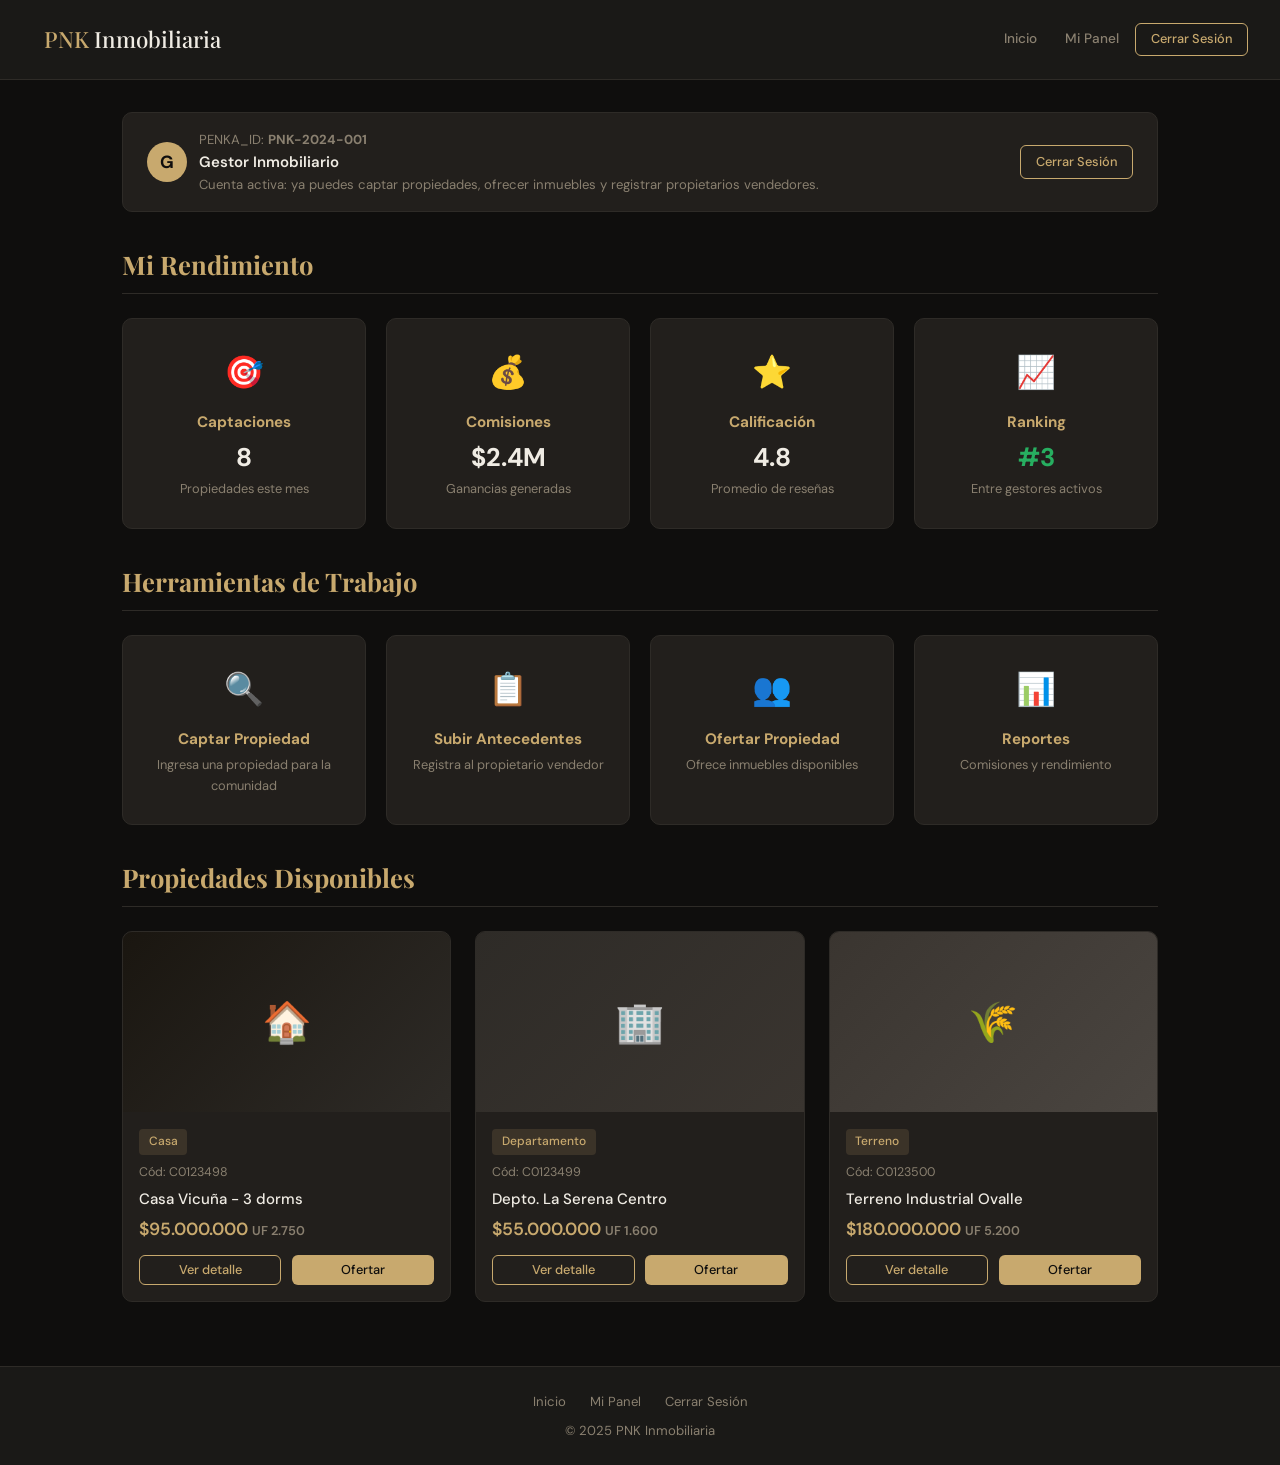
==== commit 829dfb1b: "Update ultima de las ultimas :D" ====
--- a/dashboard-gestor.html
+++ b/dashboard-gestor.html
@@ -26,6 +26,7 @@
         <div>
           <p style="font-size:.82rem;color:var(--muted)">PENKA_ID: <strong>PNK-2024-001</strong></p>
           <p style="font-weight:600">Gestor Inmobiliario</p>
+          <p style="font-size:.82rem;color:var(--muted)">Cuenta activa: ya puedes captar propiedades, ofrecer inmuebles y registrar propietarios vendedores.</p>
         </div>
       </div>
       <a href="login.html" class="btn btn-outline btn-sm">Cerrar Sesión</a>
@@ -61,25 +62,25 @@
 
     <h2 class="section-title">Herramientas de Trabajo</h2>
     <div class="dash-cards">
-      <a href="#" class="dash-card">
+      <a href="#" class="dash-card" onclick="abrirModal('modal-captar-gestor'); return false;">
         <div class="icon">🔍</div>
-        <h3>Buscar Propiedades</h3>
-        <p>Encuentra inmuebles para tus clientes</p>
+        <h3>Captar Propiedad</h3>
+        <p>Ingresa una propiedad para la comunidad</p>
       </a>
-      <a href="#" class="dash-card">
+      <a href="#" class="dash-card" onclick="abrirModal('modal-antecedentes-gestor'); return false;">
         <div class="icon">📋</div>
-        <h3>Mis Captaciones</h3>
-        <p>Administra tus propiedades en proceso</p>
+        <h3>Subir Antecedentes</h3>
+        <p>Registra al propietario vendedor</p>
       </a>
-      <a href="#" class="dash-card">
+      <a href="#" class="dash-card" onclick="abrirModal('modal-propiedades-gestor'); return false;">
         <div class="icon">👥</div>
-        <h3>Mis Clientes</h3>
-        <p>Base de datos de compradores interesados</p>
+        <h3>Ofertar Propiedad</h3>
+        <p>Ofrece inmuebles disponibles</p>
       </a>
-      <a href="#" class="dash-card">
+      <a href="#" class="dash-card" onclick="abrirModal('modal-reportes-gestor'); return false;">
         <div class="icon">📊</div>
         <h3>Reportes</h3>
-        <p>Comisiones, estadísticas y rendimiento</p>
+        <p>Comisiones y rendimiento</p>
       </a>
     </div>
 
@@ -92,7 +93,10 @@
           <p class="prop-code">Cód: C0123498</p>
           <p class="prop-title">Casa Vicuña - 3 dorms</p>
           <p class="prop-price">$95.000.000 <small>UF 2.750</small></p>
-          <span class="badge badge-active">Disponible</span>
+          <div class="card-actions">
+            <button class="btn btn-outline btn-sm" type="button" onclick="mostrarDetalleGestor('C0123498')">Ver detalle</button>
+            <button class="btn btn-primary btn-sm" type="button" onclick="ofertarPropiedad('C0123498')">Ofertar</button>
+          </div>
         </div>
       </div>
       <div class="prop-card">
@@ -102,7 +106,10 @@
           <p class="prop-code">Cód: C0123499</p>
           <p class="prop-title">Depto. La Serena Centro</p>
           <p class="prop-price">$55.000.000 <small>UF 1.600</small></p>
-          <span class="badge badge-active">Disponible</span>
+          <div class="card-actions">
+            <button class="btn btn-outline btn-sm" type="button" onclick="mostrarDetalleGestor('C0123499')">Ver detalle</button>
+            <button class="btn btn-primary btn-sm" type="button" onclick="ofertarPropiedad('C0123499')">Ofertar</button>
+          </div>
         </div>
       </div>
       <div class="prop-card">
@@ -112,13 +119,181 @@
           <p class="prop-code">Cód: C0123500</p>
           <p class="prop-title">Terreno Industrial Ovalle</p>
           <p class="prop-price">$180.000.000 <small>UF 5.200</small></p>
-          <span class="badge badge-pending">En proceso</span>
+          <div class="card-actions">
+            <button class="btn btn-outline btn-sm" type="button" onclick="mostrarDetalleGestor('C0123500')">Ver detalle</button>
+            <button class="btn btn-primary btn-sm" type="button" onclick="ofertarPropiedad('C0123500')">Ofertar</button>
+          </div>
         </div>
       </div>
     </div>
 
   </div>
 </main>
+
+<!-- Modal Captar Propiedad -->
+<div class="modal-overlay" id="modal-captar-gestor">
+  <div class="modal">
+    <button class="modal-close" onclick="cerrarModal('modal-captar-gestor')">✕</button>
+    <h3 style="font-family:'Playfair Display',serif;color:var(--accent);margin-bottom:1.25rem">Captar Propiedad</h3>
+    <form id="form-captar-gestor">
+      <div class="form-group">
+        <label>Nombre del Propietario</label>
+        <input type="text" id="captar-nombre" placeholder="Nombre completo" required>
+      </div>
+      <div class="form-row">
+        <div class="form-group">
+          <label>RUT</label>
+          <input type="text" id="captar-rut" placeholder="12.345.678-9" required>
+        </div>
+        <div class="form-group">
+          <label>Teléfono</label>
+          <input type="tel" id="captar-telefono" placeholder="+56 9 1234 5678" required>
+        </div>
+      </div>
+      <div class="form-group">
+        <label>Tipo de Inmueble</label>
+        <select id="captar-tipo" required>
+          <option value="">Seleccionar</option>
+          <option>Casa</option>
+          <option>Departamento</option>
+          <option>Terreno</option>
+        </select>
+      </div>
+      <div class="form-group">
+        <label>Sector</label>
+        <input type="text" id="captar-sector" placeholder="Ej: El Milagro" required>
+      </div>
+      <div class="form-row">
+        <div class="form-group">
+          <label>Precio</label>
+          <input type="number" id="captar-precio" placeholder="95000000" required>
+        </div>
+        <div class="form-group">
+          <label>Precio UF</label>
+          <input type="number" id="captar-precio-uf" placeholder="2750" required>
+        </div>
+      </div>
+      <div class="form-group">
+        <label>Comentarios adicionales</label>
+        <textarea id="captar-descripcion" rows="3" placeholder="Antecedentes del inmueble..."></textarea>
+      </div>
+      <div style="display:flex;gap:.75rem">
+        <button type="submit" class="btn btn-primary" style="flex:1">Enviar Captación</button>
+        <button type="button" class="btn btn-outline" onclick="cerrarModal('modal-captar-gestor')">Cancelar</button>
+      </div>
+    </form>
+  </div>
+</div>
+
+<!-- Modal Subir Antecedentes -->
+<div class="modal-overlay" id="modal-antecedentes-gestor">
+  <div class="modal" style="max-width:520px">
+    <button class="modal-close" onclick="cerrarModal('modal-antecedentes-gestor')">✕</button>
+    <h3 style="font-family:'Playfair Display',serif;color:var(--accent);margin-bottom:1.25rem">Antecedentes del Propietario</h3>
+    <form id="form-antecedentes-gestor">
+      <div class="form-row">
+        <div class="form-group">
+          <label>Nombre</label>
+          <input type="text" id="vendedor-nombre" placeholder="Nombre completo" required>
+        </div>
+        <div class="form-group">
+          <label>RUT</label>
+          <input type="text" id="vendedor-rut" placeholder="12.345.678-9" required>
+        </div>
+      </div>
+      <div class="form-row">
+        <div class="form-group">
+          <label>Correo</label>
+          <input type="email" id="vendedor-correo" placeholder="correo@ejemplo.com" required>
+        </div>
+        <div class="form-group">
+          <label>Teléfono</label>
+          <input type="tel" id="vendedor-telefono" placeholder="+56 9 1234 5678" required>
+        </div>
+      </div>
+      <div class="form-group">
+        <label>Tipo de Propiedad</label>
+        <select id="vendedor-tipo" required>
+          <option value="">Seleccionar</option>
+          <option>Casa</option>
+          <option>Departamento</option>
+          <option>Terreno</option>
+        </select>
+      </div>
+      <div class="form-group">
+        <label>Sector / Dirección</label>
+        <input type="text" id="vendedor-sector" placeholder="Ej: La Serena" required>
+      </div>
+      <div class="form-group">
+        <label>Documentos</label>
+        <input type="file" id="vendedor-documentos" accept=".pdf,.jpg,.png" multiple>
+        <small style="color:var(--muted);font-size:.78rem">Adjunta antecedentes del inmueble y del propietario.</small>
+      </div>
+      <div style="display:flex;gap:.75rem">
+        <button type="submit" class="btn btn-primary" style="flex:1">Guardar Antecedentes</button>
+        <button type="button" class="btn btn-outline" onclick="cerrarModal('modal-antecedentes-gestor')">Cancelar</button>
+      </div>
+    </form>
+  </div>
+</div>
+
+<!-- Modal Detalle de Propiedad -->
+<div class="modal-overlay" id="modal-detalle-gestor">
+  <div class="modal">
+    <button class="modal-close" onclick="cerrarModal('modal-detalle-gestor')">✕</button>
+    <span class="prop-badge" id="gestor-detalle-tipo">Propiedad</span>
+    <h2 style="font-family:'Playfair Display',serif;color:var(--accent);margin:.5rem 0" id="gestor-detalle-titulo">Detalle</h2>
+    <p style="color:var(--muted);font-size:.82rem" id="gestor-detalle-codigo">Cód: — · Publicado: —</p>
+    <div class="prop-img" id="gestor-detalle-visual" style="height:200px;border-radius:8px;background:linear-gradient(135deg,#1a1610,#2e2b27);margin:.75rem 0">🏠</div>
+    <div class="prop-details-grid">
+      <span>Precio</span><strong id="gestor-detalle-precio">—</strong>
+      <span>Precio UF</span><strong id="gestor-detalle-precio-uf">—</strong>
+      <span>Dormitorios</span><strong id="gestor-detalle-dormitorios">—</strong>
+      <span>Baños</span><strong id="gestor-detalle-banos">—</strong>
+      <span>Área Construida</span><strong id="gestor-detalle-construida">—</strong>
+      <span>Área Terreno</span><strong id="gestor-detalle-terreno">—</strong>
+    </div>
+    <p style="color:var(--muted);font-size:.88rem;margin:.75rem 0" id="gestor-detalle-descripcion">Descripción del inmueble.</p>
+    <div class="amenidades" id="gestor-detalle-amenidades">
+      <span class="amenidad">✓ Amenidad</span>
+    </div>
+    <button class="btn btn-primary w-100" style="margin-top:.75rem" type="button" onclick="ofertarPropiedad(currentGestorDetalle)">Ofertar esta propiedad</button>
+  </div>
+</div>
+
+<!-- Modal Ofertas Gestor -->
+<div class="modal-overlay" id="modal-propiedades-gestor">
+  <div class="modal" style="max-width:460px">
+    <button class="modal-close" onclick="cerrarModal('modal-propiedades-gestor')">✕</button>
+    <h3 style="font-family:'Playfair Display',serif;color:var(--accent);margin-bottom:1.25rem">Propiedades para Ofertar</h3>
+    <p style="color:var(--muted);font-size:.9rem;line-height:1.5">Selecciona cualquier inmueble disponible en la plataforma para ofrecerlo a tu red de clientes.</p>
+    <ul style="margin-top:1rem;color:var(--text);font-size:.92rem;line-height:1.5">
+      <li>🏠 Casa Vicuña — C0123498</li>
+      <li>🏢 Depto. La Serena Centro — C0123499</li>
+      <li>🌾 Terreno Industrial Ovalle — C0123500</li>
+    </ul>
+  </div>
+</div>
+
+<!-- Modal Reportes Gestor -->
+<div class="modal-overlay" id="modal-reportes-gestor">
+  <div class="modal" style="max-width:460px">
+    <button class="modal-close" onclick="cerrarModal('modal-reportes-gestor')">✕</button>
+    <h3 style="font-family:'Playfair Display',serif;color:var(--accent);margin-bottom:1.25rem">Reportes del Gestor</h3>
+    <p style="color:var(--muted);font-size:.9rem;line-height:1.5">Tus captaciones y comisiones se muestran aquí. Si una propiedad se vende gestionada por ti, recibirás la comisión correspondiente.</p>
+    <div style="margin-top:1rem;display:grid;gap:.75rem">
+      <div style="background:var(--surface);border:1px solid var(--border);border-radius:8px;padding:1rem">
+        <strong>Captaciones</strong><p style="margin:.5rem 0 0;color:var(--muted)">8 propiedades captadas</p>
+      </div>
+      <div style="background:var(--surface);border:1px solid var(--border);border-radius:8px;padding:1rem">
+        <strong>Comisiones</strong><p style="margin:.5rem 0 0;color:var(--muted)">$2.4M acumulados</p>
+      </div>
+      <div style="background:var(--surface);border:1px solid var(--border);border-radius:8px;padding:1rem">
+        <strong>Penka ID</strong><p style="margin:.5rem 0 0;color:var(--muted)">PNK-2024-001</p>
+      </div>
+    </div>
+  </div>
+</div>
 
 <footer>
   <div class="foot-links">
@@ -128,5 +303,113 @@
   </div>
   <p>© 2025 PNK Inmobiliaria</p>
 </footer>
+<script>
+  let currentGestorDetalle = '';
+  const propiedadesGestor = {
+    C0123498: {
+      tipo: 'Casa',
+      titulo: 'Casa Vicuña - 3 dorms',
+      codigo: 'C0123498',
+      publicado: '12/04/2025',
+      precio: '$95.000.000',
+      uf: 'UF 2.750',
+      dormitorios: '3',
+      banos: '2',
+      construida: '130 m²',
+      terreno: '250 m²',
+      descripcion: 'Casa equipada para familias, con buena conectividad y patio amplio.',
+      amenidades: ['✓ Estacionamiento', '✓ Parrilla', '✓ Bodega']
+    },
+    C0123499: {
+      tipo: 'Departamento',
+      titulo: 'Depto. La Serena Centro',
+      codigo: 'C0123499',
+      publicado: '18/04/2025',
+      precio: '$55.000.000',
+      uf: 'UF 1.600',
+      dormitorios: '2',
+      banos: '1',
+      construida: '75 m²',
+      terreno: '—',
+      descripcion: 'Departamento moderno cerca de comercio y transporte público.',
+      amenidades: ['✓ Ascensor', '✓ Estacionamiento', '✓ Logia']
+    },
+    C0123500: {
+      tipo: 'Terreno',
+      titulo: 'Terreno Industrial Ovalle',
+      codigo: 'C0123500',
+      publicado: '05/04/2025',
+      precio: '$180.000.000',
+      uf: 'UF 5.200',
+      dormitorios: '—',
+      banos: '—',
+      construida: '—',
+      terreno: '520 m²',
+      descripcion: 'Terreno industrial cercano a accesos principales y con posibilidad de desarrollo mixto.',
+      amenidades: ['✓ Zona industrial', '✓ Terreno plano', '✓ Conectividad']
+    }
+  };
+
+  function abrirModal(id) {
+    document.getElementById(id).classList.add('open');
+    document.body.style.overflow = 'hidden';
+  }
+
+  function cerrarModal(id) {
+    document.getElementById(id).classList.remove('open');
+    document.body.style.overflow = '';
+  }
+
+  function mostrarDetalleGestor(codigo) {
+    const prop = propiedadesGestor[codigo];
+    if (!prop) return;
+    currentGestorDetalle = codigo;
+    document.getElementById('gestor-detalle-tipo').textContent = prop.tipo;
+    document.getElementById('gestor-detalle-titulo').textContent = prop.titulo;
+    document.getElementById('gestor-detalle-codigo').textContent = `Cód: ${prop.codigo} · Publicado: ${prop.publicado}`;
+    document.getElementById('gestor-detalle-precio').textContent = prop.precio;
+    document.getElementById('gestor-detalle-precio-uf').textContent = prop.uf;
+    document.getElementById('gestor-detalle-dormitorios').textContent = prop.dormitorios;
+    document.getElementById('gestor-detalle-banos').textContent = prop.banos;
+    document.getElementById('gestor-detalle-construida').textContent = prop.construida;
+    document.getElementById('gestor-detalle-terreno').textContent = prop.terreno;
+    document.getElementById('gestor-detalle-descripcion').textContent = prop.descripcion;
+    const amenidades = document.getElementById('gestor-detalle-amenidades');
+    amenidades.innerHTML = '';
+    prop.amenidades.forEach(item => {
+      const span = document.createElement('span');
+      span.className = 'amenidad';
+      span.textContent = item;
+      amenidades.appendChild(span);
+    });
+    abrirModal('modal-detalle-gestor');
+  }
+
+  function ofertarPropiedad(codigo) {
+    if (!codigo) {
+      alert('Selecciona primero una propiedad para ofertar.');
+      return;
+    }
+    if (confirm(`¿Quieres ofertar la propiedad ${codigo}?`)) {
+      alert(`La propiedad ${codigo} quedó disponible para ofertar. Se notificará si se concreta comisión.`);
+    }
+  }
+
+  document.getElementById('form-captar-gestor').addEventListener('submit', function (e) {
+    e.preventDefault();
+    alert('Captación registrada. Cuando el propietario sea aprobado, recibirás un PENKA_ID activo para ofertarla.');
+    cerrarModal('modal-captar-gestor');
+  });
+
+  document.getElementById('form-antecedentes-gestor').addEventListener('submit', function (e) {
+    e.preventDefault();
+    alert('Antecedentes del vendedor guardados. El Gestor puede ofrecer el inmueble en la plataforma.');
+    cerrarModal('modal-antecedentes-gestor');
+  });
+
+  document.querySelectorAll('.modal-overlay').forEach(m => {
+    m.addEventListener('click', e => { if (e.target === m) cerrarModal(m.id); });
+  });
+</script>
 </body>
 </html>
--- a/styles.css
+++ b/styles.css
@@ -61,6 +61,11 @@
 .prop-title { font-weight: 500; margin-bottom: .25rem; }
 .prop-price { color: var(--accent); font-size: 1.1rem; font-weight: 600; margin-bottom: .75rem; }
 .prop-price small { color: var(--muted); font-size: .8rem; }
+.prop-card .prop-body .card-actions { display: grid; gap: .65rem; }
+.prop-card .prop-body .card-actions button { width: 100%; }
+@media (min-width: 540px) {
+  .prop-card .prop-body .card-actions { grid-template-columns: repeat(2, minmax(0, 1fr)); }
+}
 
 /* BADGES */
 .badge { display: inline-block; padding: .2rem .6rem; border-radius: 4px; font-size: .75rem; font-weight: 500; }
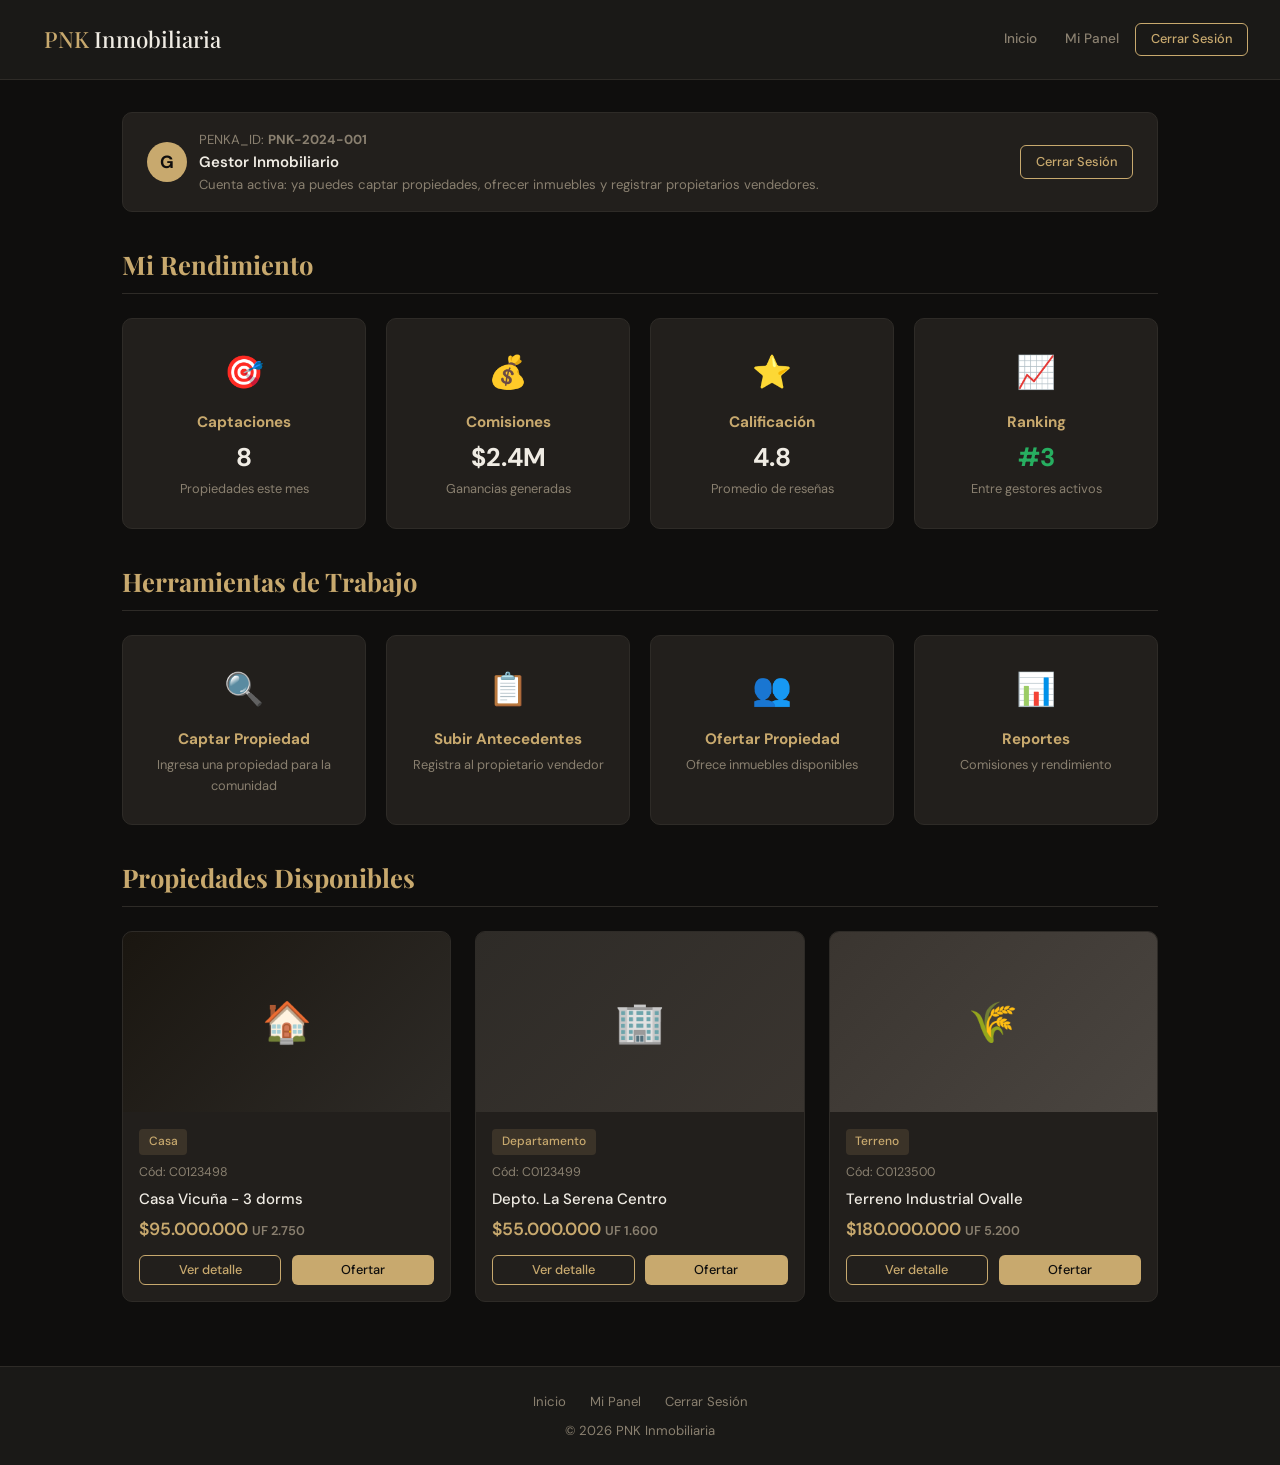
==== commit 7a67f165: "2026" ====
--- a/dashboard-gestor.html
+++ b/dashboard-gestor.html
@@ -301,7 +301,7 @@
     <a href="dashboard-gestor.html">Mi Panel</a>
     <a href="login.html">Cerrar Sesión</a>
   </div>
-  <p>© 2025 PNK Inmobiliaria</p>
+  <p>© 2026 PNK Inmobiliaria</p>
 </footer>
 <script>
   let currentGestorDetalle = '';
@@ -310,7 +310,7 @@
       tipo: 'Casa',
       titulo: 'Casa Vicuña - 3 dorms',
       codigo: 'C0123498',
-      publicado: '12/04/2025',
+      publicado: '12/04/2026',
       precio: '$95.000.000',
       uf: 'UF 2.750',
       dormitorios: '3',
@@ -324,7 +324,7 @@
       tipo: 'Departamento',
       titulo: 'Depto. La Serena Centro',
       codigo: 'C0123499',
-      publicado: '18/04/2025',
+      publicado: '18/04/2026',
       precio: '$55.000.000',
       uf: 'UF 1.600',
       dormitorios: '2',
@@ -338,7 +338,7 @@
       tipo: 'Terreno',
       titulo: 'Terreno Industrial Ovalle',
       codigo: 'C0123500',
-      publicado: '05/04/2025',
+      publicado: '05/04/2026',
       precio: '$180.000.000',
       uf: 'UF 5.200',
       dormitorios: '—',
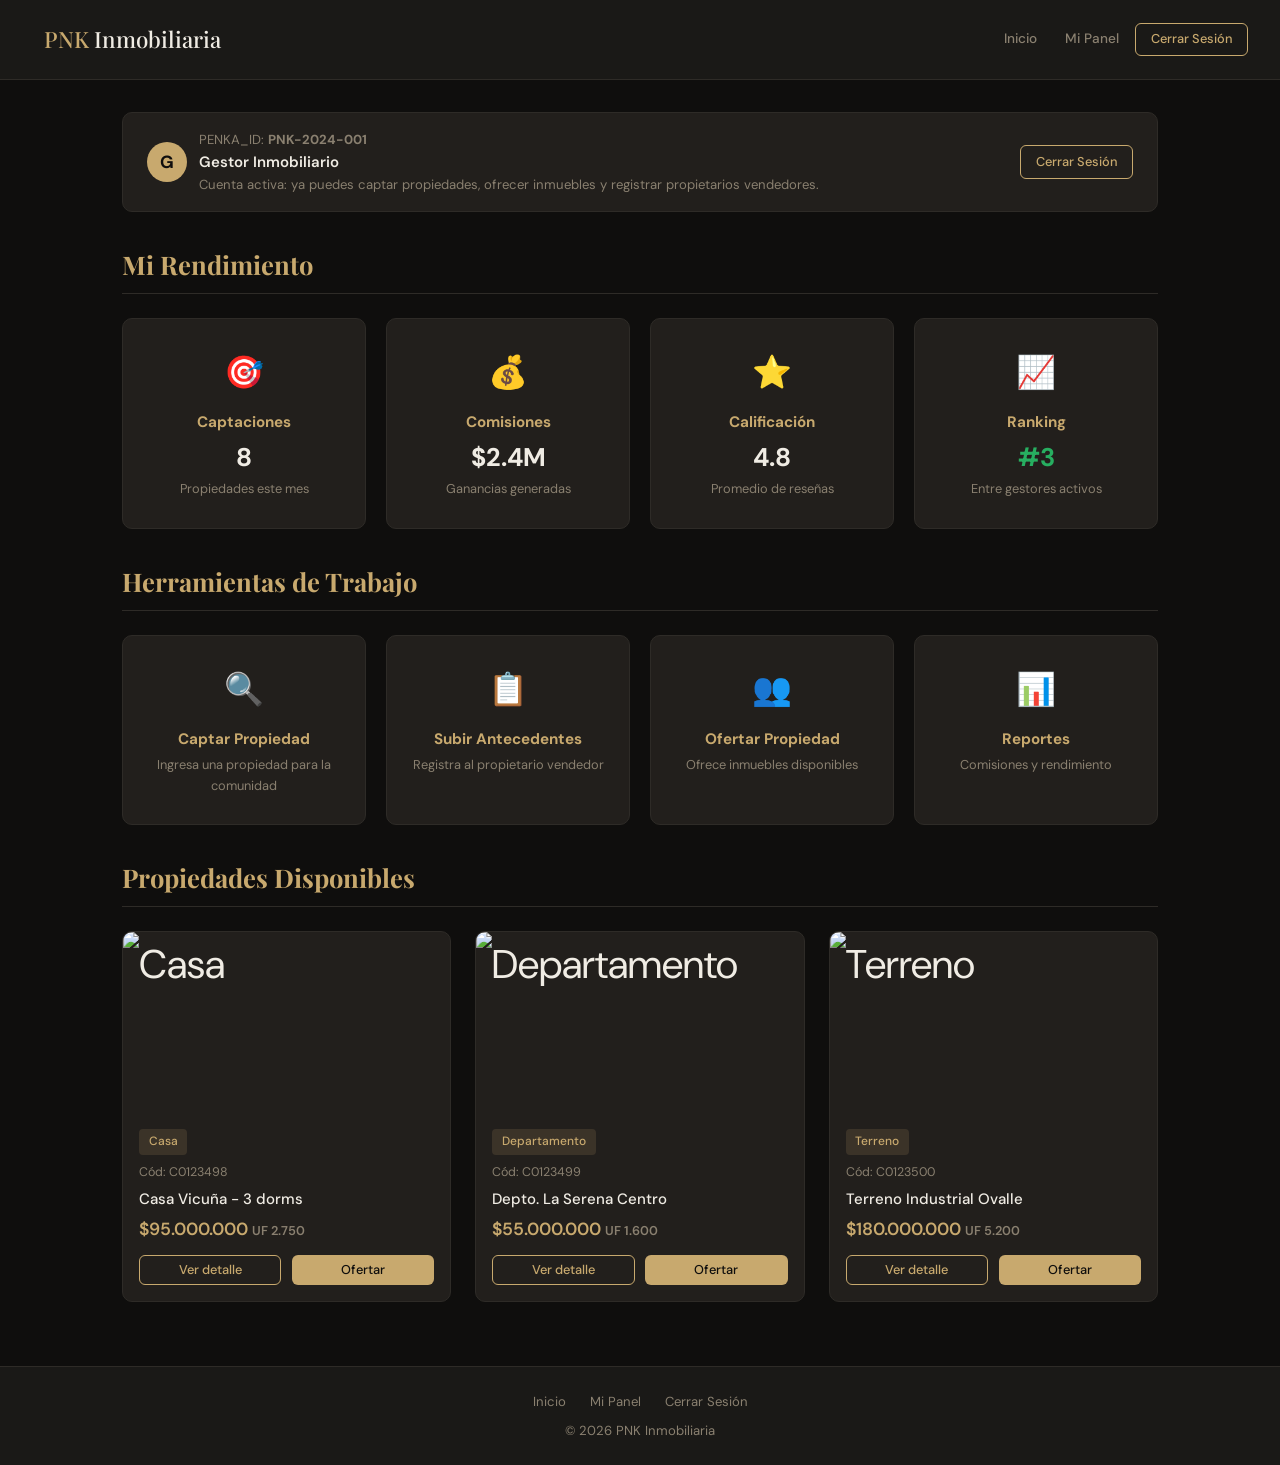
==== commit 45333db7: "ultima act" ====
--- a/dashboard-gestor.html
+++ b/dashboard-gestor.html
@@ -87,7 +87,7 @@
     <h2 class="section-title">Propiedades Disponibles</h2>
     <div class="grid-3">
       <div class="prop-card">
-        <div class="prop-img" style="background:linear-gradient(135deg,#1a1610,#2e2b27)">🏠</div>
+        <div class="prop-img"><img src="https://images.unsplash.com/photo-1494526585095-c41746248156?auto=format&fit=crop&w=800&q=80" alt="Casa" /></div>
         <div class="prop-body">
           <span class="prop-badge">Casa</span>
           <p class="prop-code">Cód: C0123498</p>
@@ -100,7 +100,7 @@
         </div>
       </div>
       <div class="prop-card">
-        <div class="prop-img" style="background:linear-gradient(135deg,#2e2b27,#3a3530)">🏢</div>
+        <div class="prop-img"><img src="https://images.unsplash.com/photo-1505693416388-ac5ce068fe85?auto=format&fit=crop&w=800&q=80" alt="Departamento" /></div>
         <div class="prop-body">
           <span class="prop-badge">Departamento</span>
           <p class="prop-code">Cód: C0123499</p>
@@ -113,7 +113,7 @@
         </div>
       </div>
       <div class="prop-card">
-        <div class="prop-img" style="background:linear-gradient(135deg,#3a3530,#4a4540)">🌾</div>
+        <div class="prop-img"><img src="https://images.unsplash.com/photo-1500534314209-a25ddb2bd429?auto=format&fit=crop&w=800&q=80" alt="Terreno" /></div>
         <div class="prop-body">
           <span class="prop-badge">Terreno</span>
           <p class="prop-code">Cód: C0123500</p>
@@ -244,7 +244,7 @@
     <span class="prop-badge" id="gestor-detalle-tipo">Propiedad</span>
     <h2 style="font-family:'Playfair Display',serif;color:var(--accent);margin:.5rem 0" id="gestor-detalle-titulo">Detalle</h2>
     <p style="color:var(--muted);font-size:.82rem" id="gestor-detalle-codigo">Cód: — · Publicado: —</p>
-    <div class="prop-img" id="gestor-detalle-visual" style="height:200px;border-radius:8px;background:linear-gradient(135deg,#1a1610,#2e2b27);margin:.75rem 0">🏠</div>
+    <div class="prop-img" id="gestor-detalle-visual" style="height:200px;border-radius:8px;margin:.75rem 0"><img src="" alt="Imagen de propiedad" /></div>
     <div class="prop-details-grid">
       <span>Precio</span><strong id="gestor-detalle-precio">—</strong>
       <span>Precio UF</span><strong id="gestor-detalle-precio-uf">—</strong>
@@ -318,7 +318,8 @@
       construida: '130 m²',
       terreno: '250 m²',
       descripcion: 'Casa equipada para familias, con buena conectividad y patio amplio.',
-      amenidades: ['✓ Estacionamiento', '✓ Parrilla', '✓ Bodega']
+      amenidades: ['✓ Estacionamiento', '✓ Parrilla', '✓ Bodega'],
+      imagen: 'https://images.unsplash.com/photo-1494526585095-c41746248156?auto=format&fit=crop&w=800&q=80'
     },
     C0123499: {
       tipo: 'Departamento',
@@ -332,7 +333,8 @@
       construida: '75 m²',
       terreno: '—',
       descripcion: 'Departamento moderno cerca de comercio y transporte público.',
-      amenidades: ['✓ Ascensor', '✓ Estacionamiento', '✓ Logia']
+      amenidades: ['✓ Ascensor', '✓ Estacionamiento', '✓ Logia'],
+      imagen: 'https://images.unsplash.com/photo-1505693416388-ac5ce068fe85?auto=format&fit=crop&w=800&q=80'
     },
     C0123500: {
       tipo: 'Terreno',
@@ -346,7 +348,8 @@
       construida: '—',
       terreno: '520 m²',
       descripcion: 'Terreno industrial cercano a accesos principales y con posibilidad de desarrollo mixto.',
-      amenidades: ['✓ Zona industrial', '✓ Terreno plano', '✓ Conectividad']
+      amenidades: ['✓ Zona industrial', '✓ Terreno plano', '✓ Conectividad'],
+      imagen: 'https://images.unsplash.com/photo-1500534314209-a25ddb2bd429?auto=format&fit=crop&w=800&q=80'
     }
   };
 
@@ -374,6 +377,11 @@
     document.getElementById('gestor-detalle-construida').textContent = prop.construida;
     document.getElementById('gestor-detalle-terreno').textContent = prop.terreno;
     document.getElementById('gestor-detalle-descripcion').textContent = prop.descripcion;
+    const detalleImg = document.getElementById('gestor-detalle-visual').querySelector('img');
+    if (detalleImg) {
+      detalleImg.src = prop.imagen;
+      detalleImg.alt = prop.titulo;
+    }
     const amenidades = document.getElementById('gestor-detalle-amenidades');
     amenidades.innerHTML = '';
     prop.amenidades.forEach(item => {
--- a/styles.css
+++ b/styles.css
@@ -54,7 +54,8 @@
 .grid-3 { display: grid; grid-template-columns: repeat(auto-fill, minmax(280px, 1fr)); gap: 1.5rem; }
 .prop-card { background: var(--card); border: 1px solid var(--border); border-radius: var(--r); overflow: hidden; transition: .2s; }
 .prop-card:hover { transform: translateY(-4px); box-shadow: 0 8px 30px rgba(0,0,0,.4); }
-.prop-img { width: 100%; height: 180px; display: flex; align-items: center; justify-content: center; font-size: 2.5rem; }
+.prop-img { width: 100%; height: 180px; display: flex; align-items: center; justify-content: center; font-size: 2.5rem; overflow: hidden; }
+.prop-img img { width: 100%; height: 100%; object-fit: cover; display: block; }
 .prop-body { padding: 1rem; }
 .prop-badge { display: inline-block; background: rgba(200,169,110,.15); color: var(--accent); font-size: .75rem; padding: .2rem .6rem; border-radius: 4px; margin-bottom: .5rem; font-weight: 500; }
 .prop-code { color: var(--muted); font-size: .78rem; margin-bottom: .25rem; }
